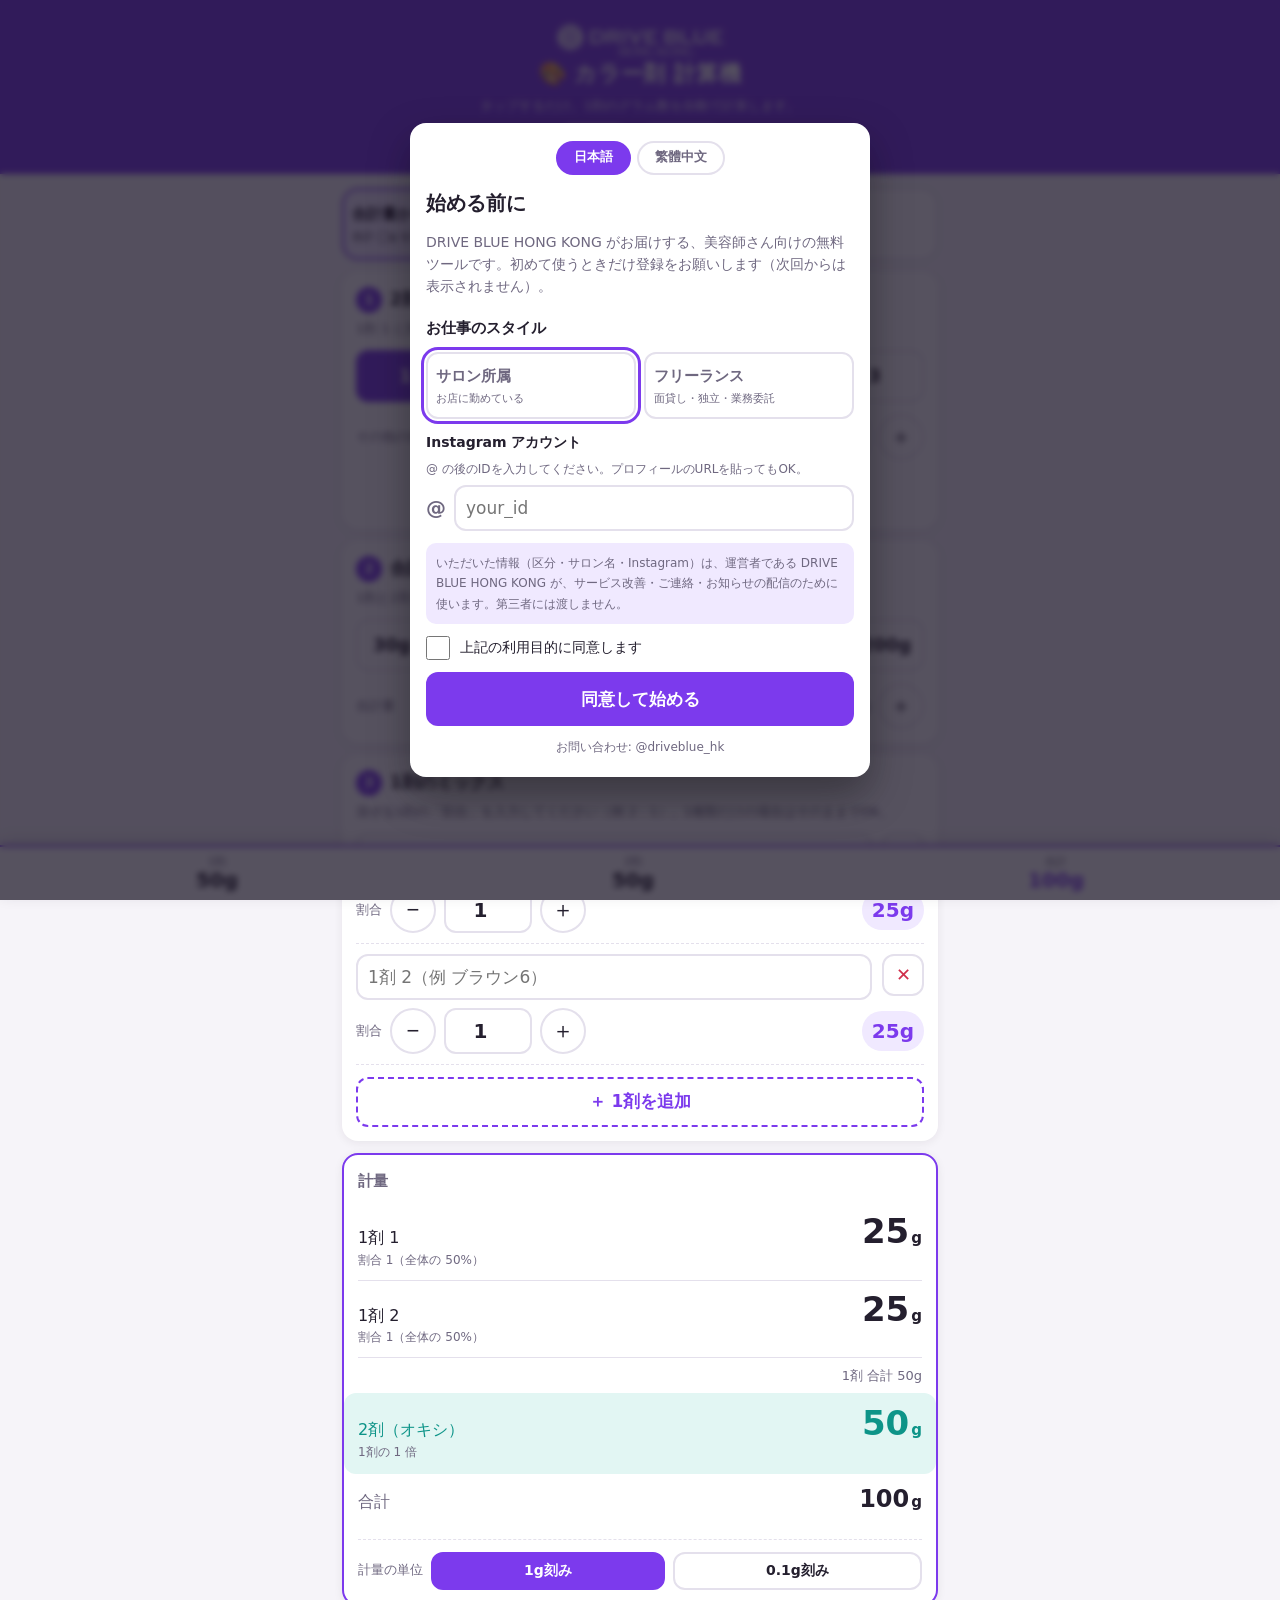
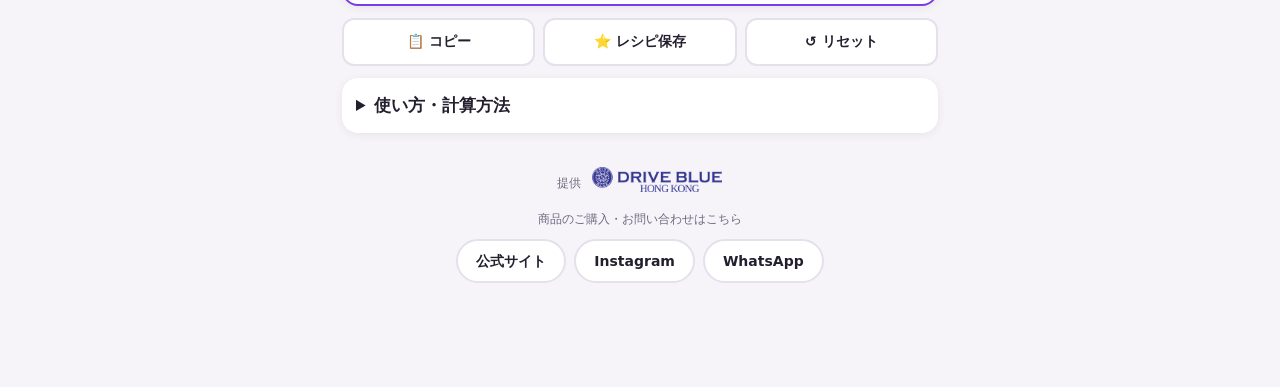
==== colormix/index.html @ 4dde48e7 "リンク共有時のプレビューを繁體中文にし、共有画像を追加 WhatsApp などのプレビューは HTML の title と meta を読むだけで JavaScript を 実行しないため、言語切り替" ====
<!DOCTYPE html>
<html lang="ja">
  <head>
    <meta charset="UTF-8" />
    <meta name="viewport" content="width=device-width, initial-scale=1, viewport-fit=cover" />
    <meta name="theme-color" content="#7c3aed" />

    <!-- リンクを共有したときのプレビュー。JS は実行されないので、
         ここは主な利用者に合わせて繁體中文で固定する。
         URL を変えたら og:url と og:image も直すこと -->
    <meta
      name="description"
      content="輸入總份量與雙氧奶比例，自動計算每支染膏的克數。DRIVE BLUE HONG KONG 為髮型師提供的免費工具，支援繁體中文及日本語。"
    />
    <title>染髮劑計算機 | DRIVE BLUE HONG KONG</title>
    <meta property="og:type" content="website" />
    <meta property="og:site_name" content="DRIVE BLUE HONG KONG" />
    <meta property="og:title" content="染髮劑計算機 | DRIVE BLUE HONG KONG" />
    <meta
      property="og:description"
      content="輸入總份量與雙氧奶比例，自動計算每支染膏的克數。免費，無需安裝。"
    />
    <meta property="og:url" content="https://hair-color-calc.pages.dev/" />
    <meta property="og:image" content="https://hair-color-calc.pages.dev/ogp.png" />
    <meta property="og:image:width" content="1200" />
    <meta property="og:image:height" content="630" />
    <meta property="og:locale" content="zh_HK" />
    <meta property="og:locale:alternate" content="ja_JP" />
    <meta name="twitter:card" content="summary_large_image" />
    <link rel="stylesheet" href="style.css" />
    <link
      rel="icon"
      href="data:image/svg+xml,%3Csvg xmlns='http://www.w3.org/2000/svg' viewBox='0 0 100 100'%3E%3Ctext y='.9em' font-size='90'%3E%F0%9F%8E%A8%3C/text%3E%3C/svg%3E"
    />
  </head>
  <body>
    <header class="header">
      <p class="brand">
        <a class="brand-logo" id="brand-link" role="img" aria-label="DRIVE BLUE HONG KONG"></a>
      </p>
      <h1 data-i18n="app.title">🎨 カラー剤 計算機</h1>
      <p data-i18n="app.tagline">タップするだけ。1剤のグラム数を自動で出します。</p>
      <div class="lang" id="lang-switch" role="group" data-i18n-aria="lang.aria"></div>
    </header>

    <main class="main">
      <!-- 計算のむき -->
      <div class="tabs" role="tablist" data-i18n-aria="tabs.aria">
        <button class="tab" role="tab" data-mode="total" aria-selected="true">
          <strong data-i18n="tab.total.title">合計量からきめる</strong>
          <small data-i18n="tab.total.sub">ぜんぶで◯g つくりたい</small>
        </button>
        <button class="tab" role="tab" data-mode="base" aria-selected="false">
          <strong data-i18n="tab.base.title">1剤の量からきめる</strong>
          <small data-i18n="tab.base.sub">1剤を◯g 使いたい</small>
        </button>
      </div>

      <!-- STEP 1 -->
      <section class="card">
        <h2 class="step">
          <span class="step-no">1</span><span data-i18n="step1.title">2剤のわりあい</span>
        </h2>
        <p class="hint" data-i18n="step1.hint">1剤 1 に対して、2剤（オキシ）を何倍いれる？</p>
        <div class="chips" id="ratio-chips"></div>
        <div class="custom-row">
          <label for="ratio-custom" data-i18n="step1.custom">その他の倍率</label>
          <div class="stepper">
            <button type="button" class="round" data-act="ratio-minus" data-i18n-aria="step1.aria.minus">−</button>
            <input
              id="ratio-custom"
              class="num-input"
              type="number"
              inputmode="decimal"
              min="0"
              step="0.5"
              data-i18n-aria="step1.aria.input"
            />
            <button type="button" class="round" data-act="ratio-plus" data-i18n-aria="step1.aria.plus">＋</button>
          </div>
        </div>
        <p class="ratio-view">
          <span data-i18n="step1.ratioLabel">1剤 : 2剤 ＝ </span><b id="ratio-view">1 : 1</b>
        </p>
      </section>

      <!-- STEP 2（合計量モードのみ） -->
      <section class="card" id="total-card">
        <h2 class="step">
          <span class="step-no">2</span><span data-i18n="step2.title">ぜんぶで何g つくる？</span>
        </h2>
        <p class="hint" data-i18n="step2.hint">1剤と2剤をまぜたあとの合計量です。</p>
        <div class="chips" id="total-chips"></div>
        <div class="custom-row">
          <label for="total-input" data-i18n="step2.label">合計量</label>
          <div class="stepper">
            <button type="button" class="round" data-act="total-minus" data-i18n-aria="step2.aria.minus">−</button>
            <input
              id="total-input"
              class="num-input big"
              type="number"
              inputmode="decimal"
              min="0"
              step="10"
              data-i18n-aria="step2.aria.input"
            />
            <span class="unit">g</span>
            <button type="button" class="round" data-act="total-plus" data-i18n-aria="step2.aria.plus">＋</button>
          </div>
        </div>
      </section>

      <!-- STEP 3 -->
      <section class="card">
        <h2 class="step">
          <span class="step-no" id="items-step-no">3</span><span id="items-title">1剤のミックス</span>
        </h2>
        <p class="hint" id="items-hint">
          まぜる1剤の「わりあい」を入れてください（例 2 : 1）。1種類だけならそのままでOK。
        </p>
        <div id="items"></div>
        <button type="button" class="add-btn" id="add-item" data-i18n="items.add">＋ 1剤をふやす</button>
      </section>

      <!-- けっか -->
      <section class="card result" id="result-card" aria-live="polite">
        <h2 class="result-title" data-i18n="result.title">はかる量</h2>
        <div id="result-body"></div>
      </section>

      <div class="actions">
        <button type="button" class="action" id="copy-btn" data-i18n="action.copy">📋 コピー</button>
        <button type="button" class="action" id="save-btn" data-i18n="action.save">⭐ レシピ保存</button>
        <button type="button" class="action" id="reset-btn" data-i18n="action.reset">↺ リセット</button>
      </div>

      <section class="card recipes" id="recipes-card" hidden>
        <h2 class="step">
          <span class="step-no">★</span><span data-i18n="recipes.title">保存したレシピ</span>
        </h2>
        <p class="hint" data-i18n="recipes.note"></p>
        <div id="recipes"></div>
      </section>

      <details class="card how">
        <summary data-i18n="how.summary">つかいかた・計算のしくみ</summary>
        <ol>
          <li data-i18n="how.step1"></li>
          <li data-i18n="how.step2"></li>
          <li data-i18n="how.step3"></li>
        </ol>
        <p class="how-math" data-i18n="how.math"></p>
        <p class="how-note" data-i18n="how.note1"></p>
        <p class="how-note" data-i18n="how.note2"></p>
        <div class="manage" id="reg-manage" hidden></div>
      </details>
      <footer class="footer">
        <p class="footer-row">
          <span class="footer-by" data-i18n="footer.by">提供</span>
          <span class="brand brand-footer">
            <span class="brand-logo" role="img" aria-label="DRIVE BLUE HONG KONG"></span>
          </span>
        </p>
        <p class="footer-lead" id="footer-lead" data-i18n="footer.lead"></p>
        <div class="footer-links" id="footer-links"></div>
      </footer>
    </main>

    <div class="sticky-bar" id="sticky-bar" hidden>
      <span><small data-i18n="sticky.base">1剤</small><b id="sticky-base">-</b></span>
      <span><small data-i18n="sticky.ox">2剤</small><b id="sticky-ox">-</b></span>
      <span class="sticky-total"><small data-i18n="sticky.total">合計</small><b id="sticky-total">-</b></span>
    </div>

    <script src="i18n.js"></script>
    <script src="calc.js"></script>
    <script src="profile.js"></script>
    <script src="config.js"></script>
    <script src="app.js"></script>
    <script src="register.js"></script>
  </body>
</html>
---- colormix/style.css ----
/* カラー剤計算機 — スマホ片手で使える大きめUI */
:root {
  --bg: #f6f4f9;
  --card: #ffffff;
  --ink: #241f2e;
  --muted: #6f6880;
  --line: #e4e0ec;
  --brand: #7c3aed;
  --brand-ink: #ffffff;
  --brand-soft: #f0e9ff;
  --ox: #0d9488;
  --ox-soft: #e2f6f3;
  --warn: #b45309;
  --danger: #d02f4b;
  --badge-ink: #7c3aed;
  --logo: url("logo.png");
  --font: "Hiragino Kaku Gothic ProN", "Hiragino Sans", "Noto Sans JP",
    system-ui, -apple-system, "Segoe UI", sans-serif;
  --radius: 16px;
  --shadow: 0 2px 10px rgba(36, 31, 46, 0.07);
}

/* 端末がダークモード（テーマ未指定のとき） */
@media (prefers-color-scheme: dark) {
  :root:not([data-theme="light"]) {
    --bg: #17141d;
    --card: #221e2b;
    --ink: #f3f0f8;
    --muted: #a9a1b8;
    --line: #362f45;
    --brand: #a78bfa;
    --brand-ink: #1b1524;
    --brand-soft: #2e2540;
    --ox: #5eead4;
    --ox-soft: #1e3a37;
    --warn: #fbbf24;
    --danger: #fb7185;
    --badge-ink: #f3f0f8;
    --logo: url("logo-white.png");
    --shadow: 0 2px 10px rgba(0, 0, 0, 0.35);
  }
}

/* テーマを明示的にダーク指定されたとき */
:root[data-theme="dark"] {
  --bg: #17141d;
  --card: #221e2b;
  --ink: #f3f0f8;
  --muted: #a9a1b8;
  --line: #362f45;
  --brand: #a78bfa;
  --brand-ink: #1b1524;
  --brand-soft: #2e2540;
  --ox: #5eead4;
  --ox-soft: #1e3a37;
  --warn: #fbbf24;
  --danger: #fb7185;
  --badge-ink: #f3f0f8;
  --logo: url("logo-white.png");
  --shadow: 0 2px 10px rgba(0, 0, 0, 0.35);
}

/* 広東語（繁体字）表示のときは中文フォントを優先する */
:root[lang^="yue"],
:root[lang^="zh"] {
  --font: "PingFang HK", "Noto Sans HK", "Noto Sans TC", "Hiragino Sans CNS",
    "Microsoft JhengHei", system-ui, -apple-system, "Segoe UI", sans-serif;
}

* {
  box-sizing: border-box;
}

/* display を持つクラス（.sticky-bar / .gate-field など）に hidden 属性を効かせる */
[hidden] {
  display: none !important;
}

html {
  -webkit-text-size-adjust: 100%;
}

body {
  margin: 0;
  padding: 0 0 96px;
  background: var(--bg);
  color: var(--ink);
  font-family: var(--font);
  font-size: 17px;
  line-height: 1.6;
}

.header {
  padding: 20px 16px 14px;
  background: var(--brand);
  color: var(--brand-ink);
  text-align: center;
}

/* ブランド表記。ロゴ画像は加工せずそのまま使い、
   紫地やダークモードでも見えるよう白の台紙に載せる */
.brand {
  display: flex;
  justify-content: center;
  margin: 0 0 8px;
}

.brand-logo {
  display: block;
  width: 168px;
  aspect-ratio: 700 / 135;
  background-repeat: no-repeat;
  background-position: center;
  background-size: contain;
}

/* 紫のヘッダーは常に白版。アプリの白文字と揃う */
.header .brand-logo {
  background-image: url("logo-white.png");
}

/* フッターは背景色に合わせて黒版/白版を切り替える */
.footer .brand-logo {
  width: 132px;
  background-image: var(--logo);
}

.header h1 {
  margin: 0;
  font-size: 22px;
  letter-spacing: 0.02em;
}

.header p {
  margin: 4px 0 0;
  font-size: 13px;
  opacity: 0.9;
}

.lang {
  display: flex;
  justify-content: center;
  gap: 6px;
  margin-top: 10px;
}

.lang-btn {
  min-height: 34px;
  padding: 4px 16px;
  border: 2px solid var(--brand-ink);
  border-radius: 999px;
  background: transparent;
  color: var(--brand-ink);
  font: inherit;
  font-size: 13px;
  font-weight: 700;
  opacity: 0.75;
  cursor: pointer;
}

.lang-btn[aria-pressed="true"] {
  background: var(--brand-ink);
  color: var(--brand);
  opacity: 1;
}

.lang-btn:focus-visible {
  outline: 3px solid var(--brand-ink);
  outline-offset: 2px;
}

.main {
  max-width: 620px;
  margin: 0 auto;
  padding: 14px 12px 0;
  display: flex;
  flex-direction: column;
  gap: 12px;
}

/* タブ */
.tabs {
  display: grid;
  grid-template-columns: 1fr 1fr;
  gap: 8px;
}

.tab {
  display: flex;
  flex-direction: column;
  gap: 2px;
  padding: 12px 8px;
  min-height: 60px;
  border: 2px solid var(--line);
  border-radius: var(--radius);
  background: var(--card);
  color: var(--muted);
  font: inherit;
  cursor: pointer;
}

.tab strong {
  font-size: 15px;
}

.tab small {
  font-size: 11px;
}

.tab[aria-selected="true"] {
  border-color: var(--brand);
  background: var(--brand-soft);
  color: var(--ink);
}

/* カード */
.card {
  background: var(--card);
  border-radius: var(--radius);
  box-shadow: var(--shadow);
  padding: 14px;
}

.step {
  display: flex;
  align-items: center;
  gap: 8px;
  margin: 0 0 6px;
  font-size: 17px;
}

.step-no {
  display: grid;
  place-items: center;
  width: 26px;
  height: 26px;
  flex: none;
  border-radius: 50%;
  background: var(--brand);
  color: var(--brand-ink);
  font-size: 14px;
  font-weight: 700;
}

.hint {
  margin: 0 0 10px;
  color: var(--muted);
  font-size: 13px;
}

/* チップ（プリセットボタン） */
.chips {
  display: flex;
  flex-wrap: wrap;
  gap: 8px;
}

.chip {
  flex: 1 1 auto;
  min-width: 72px;
  min-height: 52px;
  padding: 6px 10px;
  border: 2px solid var(--line);
  border-radius: 12px;
  background: var(--card);
  color: var(--ink);
  font: inherit;
  font-size: 18px;
  font-weight: 700;
  cursor: pointer;
}

.chip[aria-pressed="true"] {
  border-color: var(--brand);
  background: var(--brand);
  color: var(--brand-ink);
}

/* 入力まわり */
.custom-row {
  display: flex;
  align-items: center;
  justify-content: space-between;
  gap: 10px;
  margin-top: 12px;
  flex-wrap: wrap;
}

.custom-row label {
  color: var(--muted);
  font-size: 13px;
}

.stepper {
  display: flex;
  align-items: center;
  gap: 8px;
}

.round {
  width: 46px;
  height: 46px;
  flex: none;
  border: 2px solid var(--line);
  border-radius: 50%;
  background: var(--card);
  color: var(--ink);
  font-size: 22px;
  line-height: 1;
  cursor: pointer;
}

.round:active {
  background: var(--brand-soft);
}

.num-input {
  width: 88px;
  height: 46px;
  padding: 0 8px;
  border: 2px solid var(--line);
  border-radius: 12px;
  background: var(--card);
  color: var(--ink);
  font: inherit;
  font-size: 20px;
  font-weight: 700;
  text-align: center;
}

.num-input.big {
  width: 104px;
  font-size: 24px;
}

.num-input:focus,
.text-input:focus,
.chip:focus-visible,
.round:focus-visible,
.tab:focus-visible {
  outline: 3px solid var(--brand);
  outline-offset: 2px;
}

.unit {
  color: var(--muted);
  font-size: 15px;
}

.ratio-view {
  margin: 12px 0 0;
  padding-top: 10px;
  border-top: 1px dashed var(--line);
  text-align: center;
  font-size: 15px;
  color: var(--muted);
}

.ratio-view b {
  color: var(--ink);
  font-size: 20px;
}

/* 1剤の行 */
.item {
  display: grid;
  grid-template-columns: 1fr auto;
  gap: 8px 10px;
  padding: 10px 0;
  border-bottom: 1px dashed var(--line);
}

.item:first-child {
  padding-top: 0;
}

.text-input {
  width: 100%;
  height: 46px;
  padding: 0 10px;
  border: 2px solid var(--line);
  border-radius: 12px;
  background: var(--card);
  color: var(--ink);
  font: inherit;
}

.item-controls {
  grid-column: 1 / -1;
  display: flex;
  align-items: center;
  gap: 8px;
}

.item-controls .label {
  color: var(--muted);
  font-size: 13px;
  flex: none;
}

.item-badge {
  margin-left: auto;
  padding: 4px 10px;
  border-radius: 999px;
  background: var(--brand-soft);
  color: var(--badge-ink);
  font-size: 20px;
  font-weight: 800;
  white-space: nowrap;
}

.del-btn {
  width: 42px;
  height: 42px;
  flex: none;
  border: 2px solid var(--line);
  border-radius: 12px;
  background: var(--card);
  color: var(--danger);
  font-size: 18px;
  cursor: pointer;
}

.add-btn {
  width: 100%;
  min-height: 50px;
  margin-top: 12px;
  border: 2px dashed var(--brand);
  border-radius: 12px;
  background: transparent;
  color: var(--brand);
  font: inherit;
  font-weight: 700;
  cursor: pointer;
}

/* 結果 */
.result {
  border: 2px solid var(--brand);
}

.result-title {
  margin: 0 0 10px;
  font-size: 15px;
  color: var(--muted);
  font-weight: 700;
}

.rrow {
  display: flex;
  align-items: baseline;
  justify-content: space-between;
  gap: 10px;
  padding: 10px 0;
  border-bottom: 1px solid var(--line);
}

.rrow .rname {
  font-size: 16px;
  overflow-wrap: anywhere;
}

.rrow .rname small {
  display: block;
  color: var(--muted);
  font-size: 12px;
}

.rrow .rgram {
  flex: none;
  font-size: 34px;
  font-weight: 800;
  font-variant-numeric: tabular-nums;
  line-height: 1.1;
}

.rrow .rgram span {
  font-size: 15px;
  font-weight: 700;
  margin-left: 2px;
}

.rrow.ox {
  background: var(--ox-soft);
  margin: 6px -14px 0;
  padding: 12px 14px;
  border-bottom: none;
  border-radius: 12px;
  color: var(--ox);
}

.rrow.sum {
  border-bottom: none;
  padding-top: 12px;
  color: var(--muted);
}

.rrow.sum .rgram {
  font-size: 24px;
  color: var(--ink);
}

.subtotal {
  margin: 8px 0 0;
  text-align: right;
  color: var(--muted);
  font-size: 13px;
}

.notice {
  margin: 10px 0 0;
  padding: 8px 10px;
  border-radius: 10px;
  background: var(--brand-soft);
  color: var(--warn);
  font-size: 13px;
}

.error {
  margin: 0;
  padding: 14px;
  border-radius: 12px;
  background: var(--brand-soft);
  color: var(--danger);
  font-weight: 700;
  text-align: center;
}

.steps-toggle {
  display: flex;
  align-items: center;
  gap: 8px;
  margin-top: 14px;
  padding-top: 12px;
  border-top: 1px dashed var(--line);
  font-size: 13px;
  color: var(--muted);
}

.steps-toggle .chip {
  min-width: 0;
  min-height: 38px;
  padding: 2px 12px;
  font-size: 14px;
}

/* 操作ボタン */
.actions {
  display: grid;
  grid-template-columns: repeat(3, 1fr);
  gap: 8px;
}

.action {
  min-height: 48px;
  border: 2px solid var(--line);
  border-radius: 12px;
  background: var(--card);
  color: var(--ink);
  font: inherit;
  font-size: 14px;
  font-weight: 700;
  cursor: pointer;
}

.action:active {
  background: var(--brand-soft);
}

/* 保存レシピ */
.recipe {
  display: flex;
  align-items: center;
  gap: 8px;
  padding: 8px 0;
  border-bottom: 1px dashed var(--line);
}

.recipe-load {
  flex: 1;
  min-height: 44px;
  padding: 6px 10px;
  border: 2px solid var(--line);
  border-radius: 12px;
  background: var(--card);
  color: var(--ink);
  font: inherit;
  text-align: left;
  cursor: pointer;
}

.recipe-load small {
  display: block;
  color: var(--muted);
  font-size: 12px;
}

/* つかいかた */
.how summary {
  cursor: pointer;
  font-weight: 700;
}

.how ol {
  padding-left: 1.2em;
}

.how-math {
  white-space: pre-line;
  padding: 10px;
  border-radius: 10px;
  background: var(--brand-soft);
  font-size: 14px;
  line-height: 1.9;
}

.how-note {
  color: var(--muted);
  font-size: 13px;
}

/* フッター */
.footer {
  display: flex;
  flex-direction: column;
  align-items: center;
  gap: 10px;
  padding: 22px 8px 8px;
  color: var(--muted);
  font-size: 12px;
}

.footer-row {
  display: flex;
  align-items: center;
  justify-content: center;
  gap: 10px;
  margin: 0;
}

.footer-lead {
  margin: 0;
  text-align: center;
}

.footer-links {
  display: flex;
  flex-wrap: wrap;
  justify-content: center;
  gap: 8px;
}

.footer-link {
  display: inline-flex;
  align-items: center;
  gap: 6px;
  min-height: 44px;
  padding: 8px 18px;
  border: 2px solid var(--line);
  border-radius: 999px;
  background: var(--card);
  color: var(--ink);
  font-size: 14px;
  font-weight: 700;
  text-decoration: none;
}

.footer-link:active {
  background: var(--brand-soft);
}

.footer-link:focus-visible,
.brand-logo:focus-visible {
  outline: 3px solid var(--brand);
  outline-offset: 2px;
}

a.brand-logo {
  cursor: pointer;
}

/* 下部固定バー */
.sticky-bar {
  position: fixed;
  left: 0;
  right: 0;
  bottom: 0;
  display: flex;
  justify-content: space-around;
  gap: 6px;
  padding: 8px 12px calc(8px + env(safe-area-inset-bottom));
  background: var(--card);
  border-top: 2px solid var(--brand);
  box-shadow: 0 -4px 14px rgba(36, 31, 46, 0.12);
}

.sticky-bar span {
  display: flex;
  flex-direction: column;
  align-items: center;
  line-height: 1.2;
}

.sticky-bar small {
  color: var(--muted);
  font-size: 11px;
}

.sticky-bar b {
  font-size: 20px;
  font-variant-numeric: tabular-nums;
}

.sticky-total b {
  color: var(--brand);
}

.toast {
  position: fixed;
  left: 50%;
  bottom: 92px;
  transform: translateX(-50%);
  padding: 10px 18px;
  border-radius: 999px;
  background: var(--ink);
  color: var(--bg);
  font-size: 14px;
  font-weight: 700;
  box-shadow: var(--shadow);
  z-index: 10;
}

/* ===== はじめて使う人への登録画面 ===== */
body.gate-open {
  overflow: hidden;
}

.gate {
  position: fixed;
  inset: 0;
  z-index: 20;
  display: flex;
  align-items: flex-start;
  justify-content: center;
  padding: 16px 12px calc(16px + env(safe-area-inset-bottom));
  overflow-y: auto;
  background: rgba(22, 16, 34, 0.72);
  backdrop-filter: blur(3px);
}

.gate-card {
  width: 100%;
  max-width: 460px;
  margin: auto;
  padding: 18px 16px 20px;
  display: flex;
  flex-direction: column;
  gap: 12px;
  background: var(--card);
  color: var(--ink);
  border-radius: var(--radius);
  box-shadow: 0 18px 40px rgba(0, 0, 0, 0.35);
}

.gate-lang {
  display: flex;
  justify-content: center;
  gap: 6px;
}

.gate-lang-btn {
  min-height: 34px;
  padding: 4px 16px;
  border: 2px solid var(--line);
  border-radius: 999px;
  background: var(--card);
  color: var(--muted);
  font: inherit;
  font-size: 13px;
  font-weight: 700;
  cursor: pointer;
}

.gate-lang-btn[aria-pressed="true"] {
  border-color: var(--brand);
  background: var(--brand);
  color: var(--brand-ink);
}

.gate-title {
  margin: 0;
  font-size: 20px;
  text-wrap: balance;
}

.gate-lead {
  margin: 0;
  color: var(--muted);
  font-size: 14px;
}

.gate-q {
  margin: 6px 0 0;
  font-size: 15px;
}

.gate-options {
  display: grid;
  grid-template-columns: 1fr 1fr;
  gap: 8px;
}

.gate-option {
  display: flex;
  flex-direction: column;
  gap: 2px;
  min-height: 66px;
  padding: 10px 8px;
  border: 2px solid var(--line);
  border-radius: 12px;
  background: var(--card);
  color: var(--muted);
  font: inherit;
  text-align: left;
  cursor: pointer;
}

.gate-option strong {
  font-size: 15px;
}

.gate-option small {
  font-size: 11px;
}

.gate-option[aria-pressed="true"] {
  border-color: var(--brand);
  background: var(--brand-soft);
  color: var(--ink);
}

.gate-field {
  display: flex;
  flex-direction: column;
  gap: 6px;
}

.gate-label {
  font-size: 14px;
  font-weight: 700;
}

.gate-hint {
  margin: 0;
  color: var(--muted);
  font-size: 12px;
}

.gate-ig {
  display: flex;
  align-items: center;
  gap: 8px;
}

.gate-at {
  font-size: 20px;
  font-weight: 800;
  color: var(--muted);
}

.gate-purpose {
  margin: 0;
  padding: 10px;
  border-radius: 10px;
  background: var(--brand-soft);
  color: var(--muted);
  font-size: 12px;
  line-height: 1.7;
}

.gate-consent {
  display: flex;
  align-items: flex-start;
  gap: 10px;
  font-size: 14px;
  cursor: pointer;
}

.gate-consent input {
  width: 24px;
  height: 24px;
  flex: none;
  margin: 0;
  accent-color: var(--brand);
}

.gate-error {
  margin: 0;
  padding: 10px;
  border-radius: 10px;
  background: var(--brand-soft);
  color: var(--danger);
  font-size: 14px;
  font-weight: 700;
}

.gate-submit {
  min-height: 54px;
  border: none;
  border-radius: 12px;
  background: var(--brand);
  color: var(--brand-ink);
  font: inherit;
  font-size: 17px;
  font-weight: 800;
  cursor: pointer;
}

.gate-submit:disabled {
  opacity: 0.6;
  cursor: progress;
}

/* 登録完了画面 */
.gate-done {
  text-align: center;
  align-items: center;
}

.gate-done .gate-lead {
  text-align: center;
}

.gate-done .gate-submit {
  width: 100%;
}

.gate-done-mark {
  display: grid;
  place-items: center;
  width: 56px;
  height: 56px;
  margin: 4px auto 0;
  border-radius: 50%;
  background: var(--brand-soft);
  color: var(--brand);
  font-size: 30px;
  font-weight: 800;
}

.gate-note {
  margin: -4px 0 0;
  color: var(--muted);
  font-size: 11px;
  line-height: 1.6;
}

.gate-whatsapp {
  display: flex;
  align-items: center;
  justify-content: center;
  width: 100%;
  min-height: 54px;
  border-radius: 12px;
  background: #25d366;
  color: #04310f;
  font-size: 16px;
  font-weight: 800;
  text-decoration: none;
}

.gate-whatsapp:focus-visible {
  outline: 3px solid var(--ink);
  outline-offset: 2px;
}

.gate-contact {
  margin: 0;
  text-align: center;
  color: var(--muted);
  font-size: 12px;
}

.gate-option:focus-visible,
.gate-lang-btn:focus-visible,
.gate-submit:focus-visible,
.gate-consent input:focus-visible {
  outline: 3px solid var(--brand);
  outline-offset: 2px;
}

/* 登録情報の確認・削除 */
.manage {
  margin-top: 12px;
  padding-top: 12px;
  border-top: 1px dashed var(--line);
}

.manage-title {
  margin: 0;
  font-size: 13px;
  font-weight: 700;
  color: var(--muted);
}

.manage-who {
  margin: 4px 0 8px;
  font-size: 14px;
  overflow-wrap: anywhere;
}

.manage-del {
  min-height: 40px;
  padding: 4px 14px;
  border: 2px solid var(--line);
  border-radius: 12px;
  background: var(--card);
  color: var(--danger);
  font: inherit;
  font-size: 13px;
  font-weight: 700;
  cursor: pointer;
}
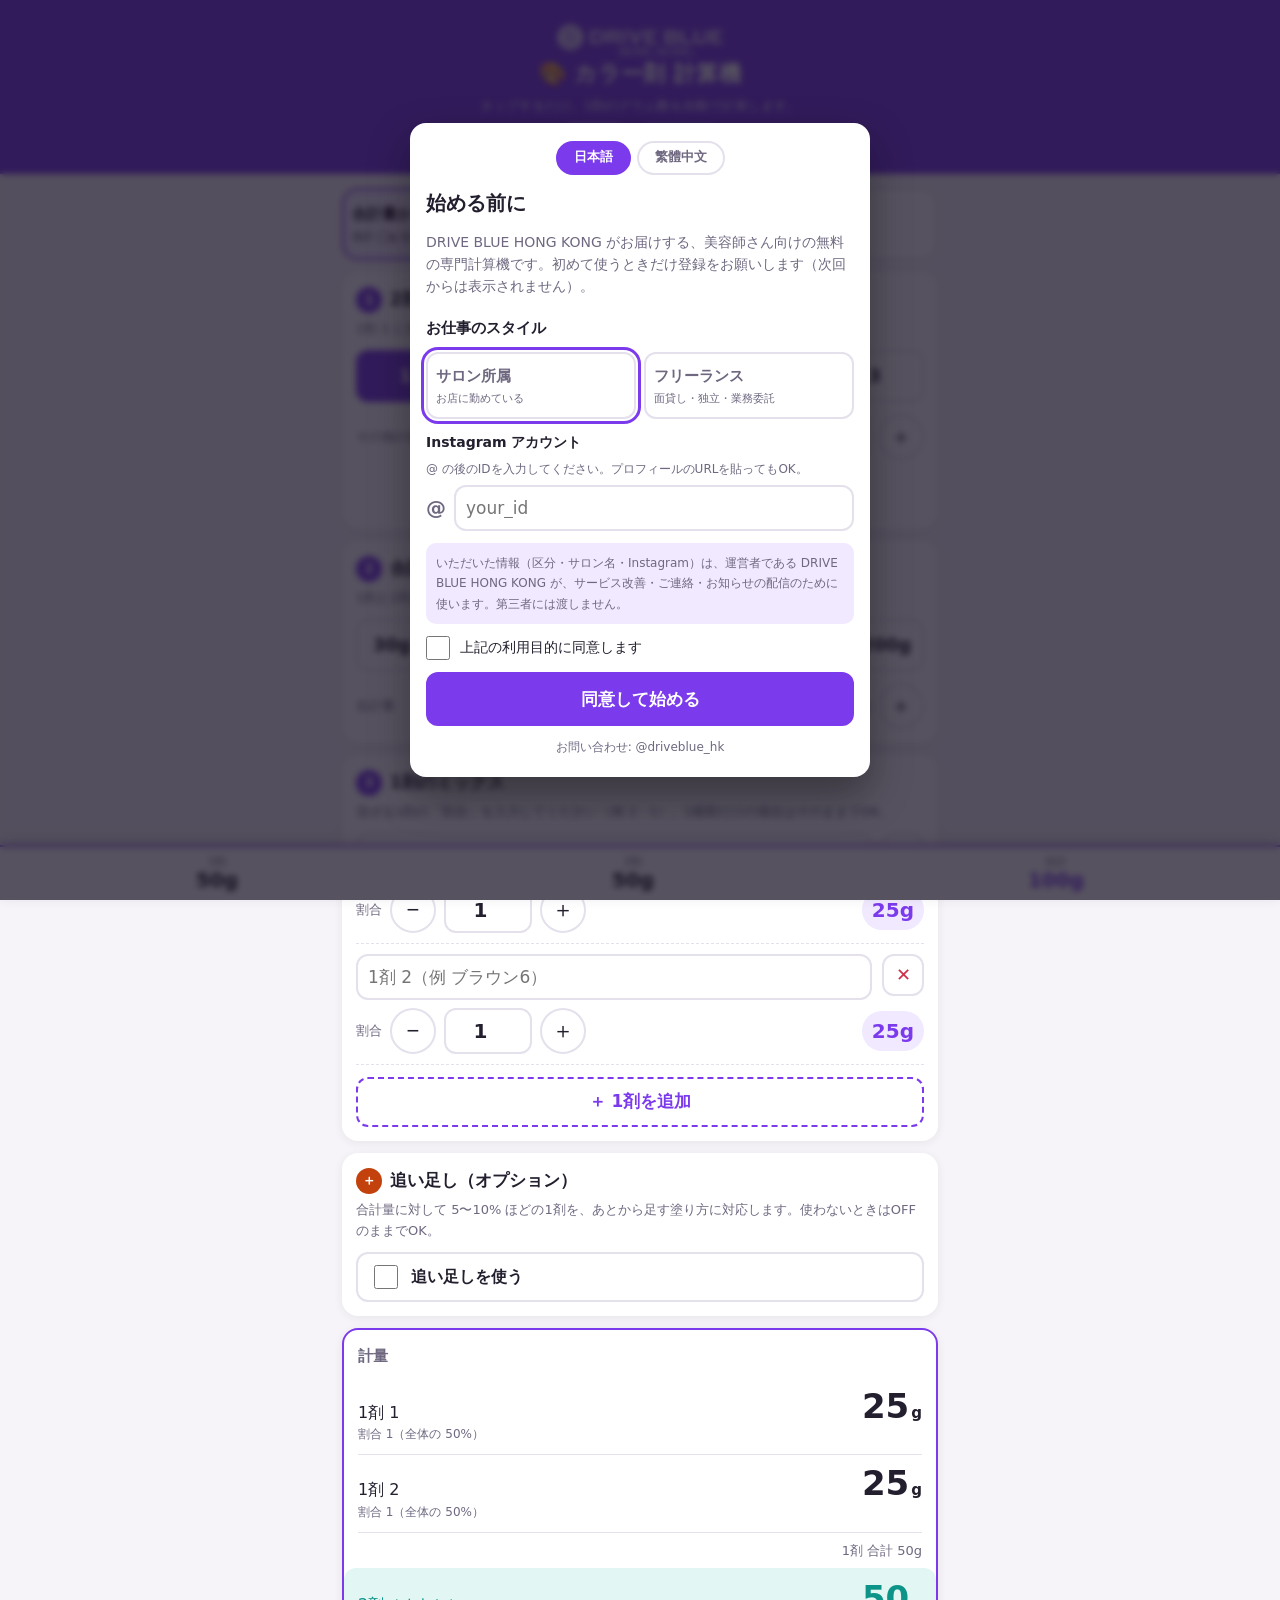
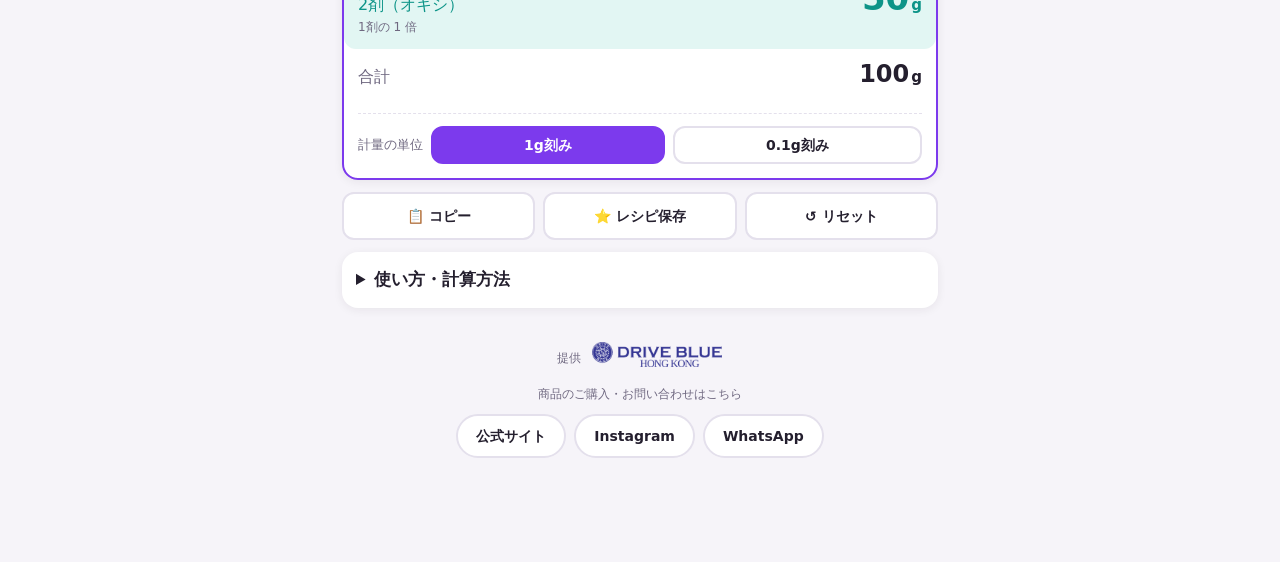
==== commit 1700762a: "追い足し（合計量の5〜10%を1剤で足す）機能を追加 - calc.js: addOnPercent を受け取り、合計量に対する追い足し量を計算。   追い足し分も配合比どおりに配分し、合計は必ず一致" ====
--- a/colormix/index.html
+++ b/colormix/index.html
@@ -28,10 +28,16 @@
     <meta property="og:locale:alternate" content="ja_JP" />
     <meta name="twitter:card" content="summary_large_image" />
     <link rel="stylesheet" href="style.css" />
-    <link
-      rel="icon"
-      href="data:image/svg+xml,%3Csvg xmlns='http://www.w3.org/2000/svg' viewBox='0 0 100 100'%3E%3Ctext y='.9em' font-size='90'%3E%F0%9F%8E%A8%3C/text%3E%3C/svg%3E"
-    />
+
+    <!-- ホーム画面に追加したときのアイコンと名前。
+         1ファイル版では build.js がこの範囲を data URI の favicon に置き換える -->
+    <!-- icons:start -->
+    <link rel="icon" type="image/png" sizes="32x32" href="favicon-32.png" />
+    <link rel="apple-touch-icon" sizes="180x180" href="apple-touch-icon.png" />
+    <link rel="manifest" href="manifest.webmanifest" />
+    <!-- icons:end -->
+    <meta name="apple-mobile-web-app-title" content="染髮劑計算機" />
+    <meta name="application-name" content="染髮劑計算機" />
   </head>
   <body>
     <header class="header">
@@ -122,6 +128,40 @@
         <button type="button" class="add-btn" id="add-item" data-i18n="items.add">＋ 1剤をふやす</button>
       </section>
 
+      <!-- 追い足し（オプション） -->
+      <section class="card addon" id="addon-card">
+        <h2 class="step">
+          <span class="step-no addon-no">＋</span><span data-i18n="addon.title">追い足し（オプション）</span>
+        </h2>
+        <p class="hint" data-i18n="addon.hint"></p>
+        <label class="switch" for="addon-toggle">
+          <input type="checkbox" id="addon-toggle" />
+          <span data-i18n="addon.toggle">追い足しを使う</span>
+        </label>
+        <div class="addon-body" id="addon-body" hidden>
+          <div class="chips" id="addon-chips" data-i18n-aria="addon.aria.group" role="group"></div>
+          <div class="custom-row">
+            <label for="addon-input" data-i18n="addon.custom">その他の％</label>
+            <div class="stepper">
+              <button type="button" class="round" data-act="addon-minus" data-i18n-aria="addon.aria.minus">−</button>
+              <input
+                id="addon-input"
+                class="num-input"
+                type="number"
+                inputmode="decimal"
+                min="0"
+                max="100"
+                step="1"
+                data-i18n-aria="addon.aria.input"
+              />
+              <span class="unit">%</span>
+              <button type="button" class="round" data-act="addon-plus" data-i18n-aria="addon.aria.plus">＋</button>
+            </div>
+          </div>
+          <p class="addon-preview" id="addon-preview"></p>
+        </div>
+      </section>
+
       <!-- けっか -->
       <section class="card result" id="result-card" aria-live="polite">
         <h2 class="result-title" data-i18n="result.title">はかる量</h2>
@@ -152,6 +192,7 @@
         <p class="how-math" data-i18n="how.math"></p>
         <p class="how-note" data-i18n="how.note1"></p>
         <p class="how-note" data-i18n="how.note2"></p>
+        <p class="how-note" data-i18n="how.note3"></p>
         <div class="manage" id="reg-manage" hidden></div>
       </details>
       <footer class="footer">
--- a/colormix/style.css
+++ b/colormix/style.css
@@ -10,6 +10,8 @@
   --brand-soft: #f0e9ff;
   --ox: #0d9488;
   --ox-soft: #e2f6f3;
+  --add: #c2410c;
+  --add-soft: #fdeadf;
   --warn: #b45309;
   --danger: #d02f4b;
   --badge-ink: #7c3aed;
@@ -33,6 +35,8 @@
     --brand-soft: #2e2540;
     --ox: #5eead4;
     --ox-soft: #1e3a37;
+    --add: #fdba74;
+    --add-soft: #3a2a1e;
     --warn: #fbbf24;
     --danger: #fb7185;
     --badge-ink: #f3f0f8;
@@ -53,6 +57,8 @@
   --brand-soft: #2e2540;
   --ox: #5eead4;
   --ox-soft: #1e3a37;
+  --add: #fdba74;
+  --add-soft: #3a2a1e;
   --warn: #fbbf24;
   --danger: #fb7185;
   --badge-ink: #f3f0f8;
@@ -505,6 +511,92 @@
   text-align: right;
   color: var(--muted);
   font-size: 13px;
+}
+
+/* 追い足し（オプション） */
+.addon-no {
+  background: var(--add);
+  color: var(--card);
+}
+
+.switch {
+  display: flex;
+  align-items: center;
+  gap: 10px;
+  min-height: 48px;
+  padding: 8px 12px;
+  border: 2px solid var(--line);
+  border-radius: 12px;
+  font-size: 16px;
+  font-weight: 700;
+  cursor: pointer;
+}
+
+.switch input {
+  width: 24px;
+  height: 24px;
+  flex: none;
+  accent-color: var(--add);
+}
+
+.switch.on,
+.switch:has(input:checked) {
+  border-color: var(--add);
+  background: var(--add-soft);
+  color: var(--add);
+}
+
+.addon-body {
+  margin-top: 12px;
+}
+
+.addon-body .chip[aria-pressed="true"] {
+  border-color: var(--add);
+  background: var(--add);
+  color: var(--card);
+}
+
+.addon-preview {
+  margin: 12px 0 0;
+  padding: 10px 12px;
+  border-radius: 12px;
+  background: var(--add-soft);
+  color: var(--add);
+  font-size: 14px;
+  text-align: center;
+}
+
+.addon-preview b {
+  font-size: 20px;
+  font-variant-numeric: tabular-nums;
+}
+
+.rrow.addon {
+  background: var(--add-soft);
+  margin: 6px -14px 0;
+  padding: 12px 14px;
+  border-bottom: none;
+  border-radius: 12px;
+  color: var(--add);
+}
+
+.rrow.grand {
+  border-bottom: none;
+  padding-top: 12px;
+  color: var(--add);
+  font-weight: 700;
+}
+
+.rrow.grand .rgram {
+  font-size: 28px;
+  color: var(--add);
+}
+
+.addon-break {
+  margin: 6px 0 0;
+  text-align: right;
+  color: var(--muted);
+  font-size: 12px;
 }
 
 .notice {
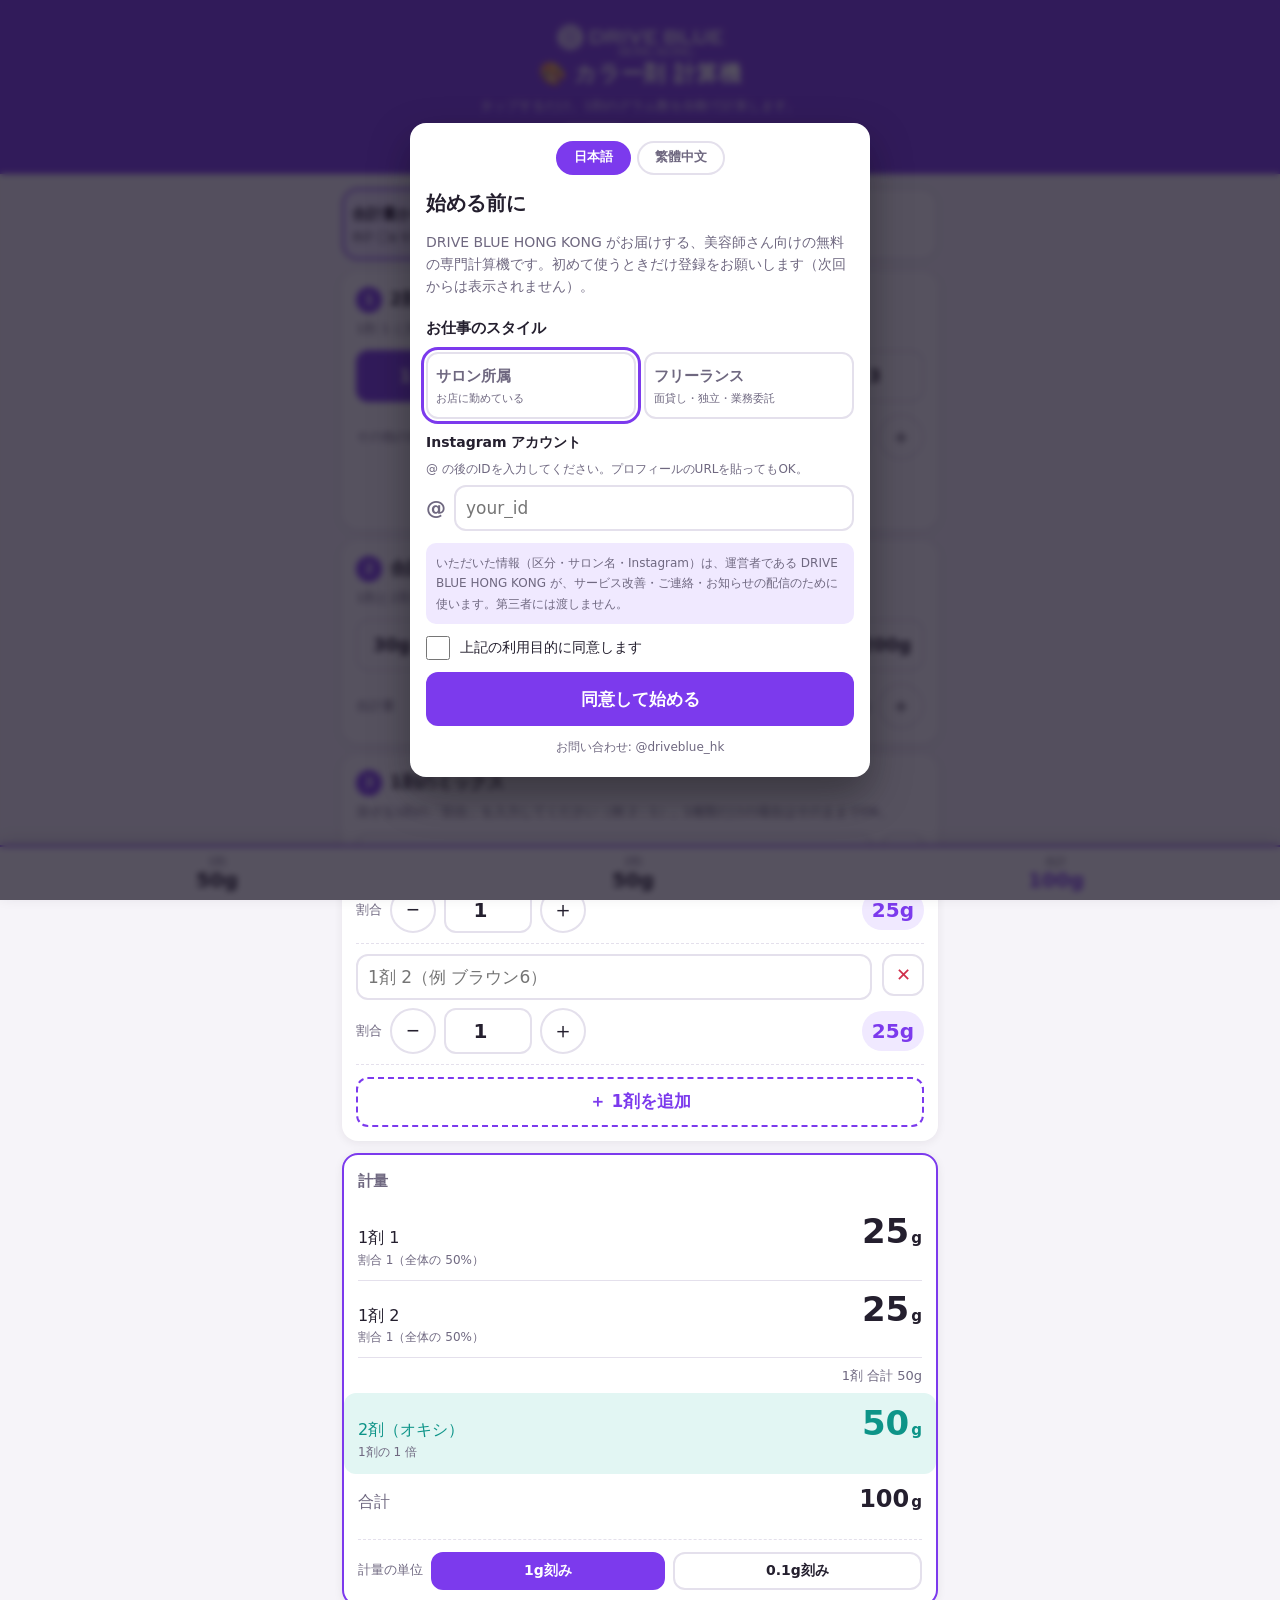
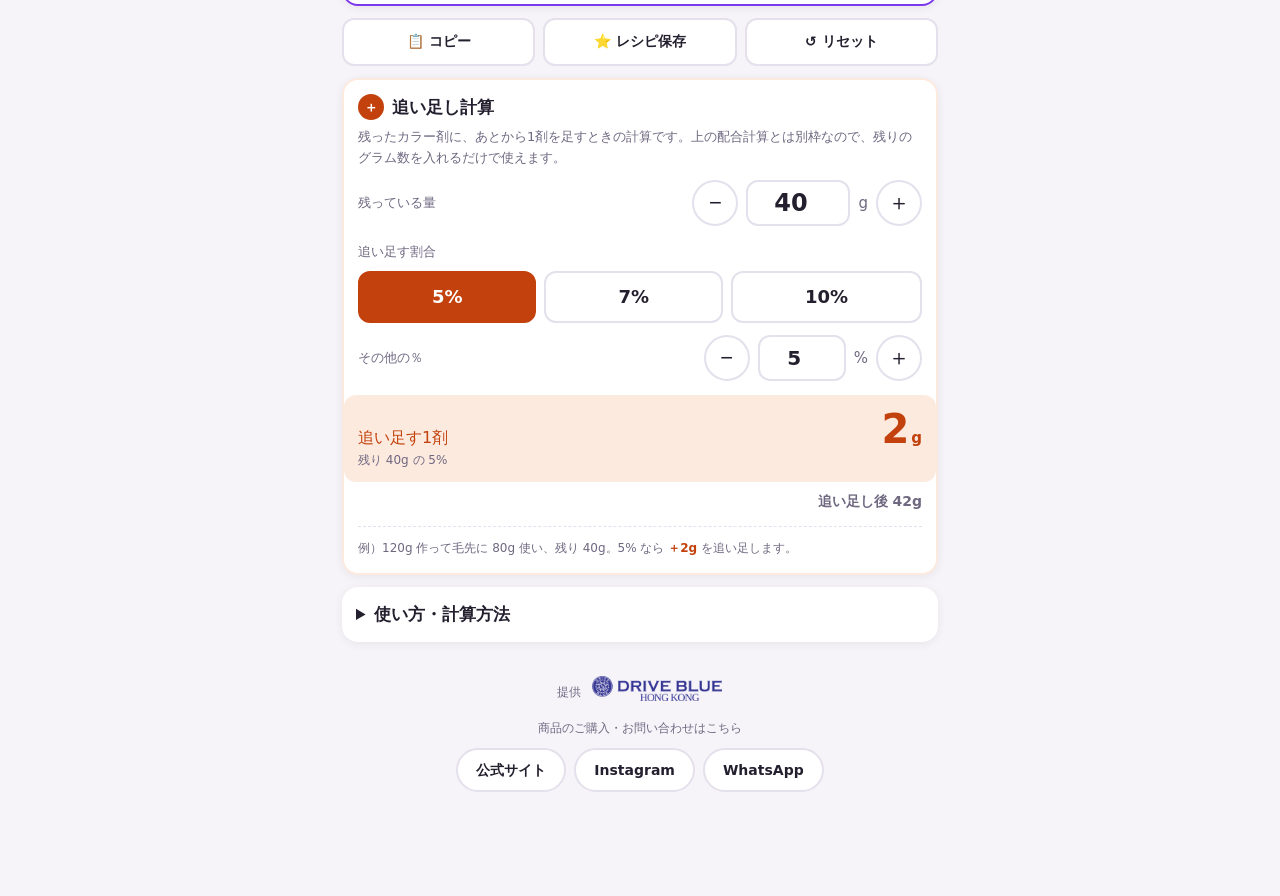
==== commit 3ac52e26: "追い足しを配合計算から切り離し、独立した計算機にする 残ったカラー剤のグラム数を入力して、その 5〜10% にあたる 1剤の量を出す単体ツールとして作り直した。  - calc.js: calcAdd" ====
--- a/colormix/index.html
+++ b/colormix/index.html
@@ -128,40 +128,6 @@
         <button type="button" class="add-btn" id="add-item" data-i18n="items.add">＋ 1剤をふやす</button>
       </section>
 
-      <!-- 追い足し（オプション） -->
-      <section class="card addon" id="addon-card">
-        <h2 class="step">
-          <span class="step-no addon-no">＋</span><span data-i18n="addon.title">追い足し（オプション）</span>
-        </h2>
-        <p class="hint" data-i18n="addon.hint"></p>
-        <label class="switch" for="addon-toggle">
-          <input type="checkbox" id="addon-toggle" />
-          <span data-i18n="addon.toggle">追い足しを使う</span>
-        </label>
-        <div class="addon-body" id="addon-body" hidden>
-          <div class="chips" id="addon-chips" data-i18n-aria="addon.aria.group" role="group"></div>
-          <div class="custom-row">
-            <label for="addon-input" data-i18n="addon.custom">その他の％</label>
-            <div class="stepper">
-              <button type="button" class="round" data-act="addon-minus" data-i18n-aria="addon.aria.minus">−</button>
-              <input
-                id="addon-input"
-                class="num-input"
-                type="number"
-                inputmode="decimal"
-                min="0"
-                max="100"
-                step="1"
-                data-i18n-aria="addon.aria.input"
-              />
-              <span class="unit">%</span>
-              <button type="button" class="round" data-act="addon-plus" data-i18n-aria="addon.aria.plus">＋</button>
-            </div>
-          </div>
-          <p class="addon-preview" id="addon-preview"></p>
-        </div>
-      </section>
-
       <!-- けっか -->
       <section class="card result" id="result-card" aria-live="polite">
         <h2 class="result-title" data-i18n="result.title">はかる量</h2>
@@ -173,6 +139,56 @@
         <button type="button" class="action" id="save-btn" data-i18n="action.save">⭐ レシピ保存</button>
         <button type="button" class="action" id="reset-btn" data-i18n="action.reset">↺ リセット</button>
       </div>
+
+      <!-- 追い足し計算（上の計算とは別枠の単体ツール） -->
+      <section class="card addon" id="addon-card" aria-live="polite">
+        <h2 class="step">
+          <span class="step-no addon-no">＋</span><span data-i18n="addon.title">追い足し計算</span>
+        </h2>
+        <p class="hint" data-i18n="addon.hint"></p>
+
+        <div class="custom-row">
+          <label for="addon-remain" data-i18n="addon.remain">残っている量</label>
+          <div class="stepper">
+            <button type="button" class="round" data-act="remain-minus" data-i18n-aria="addon.aria.remainMinus">−</button>
+            <input
+              id="addon-remain"
+              class="num-input big"
+              type="number"
+              inputmode="decimal"
+              min="0"
+              step="10"
+              data-i18n-aria="addon.aria.remain"
+            />
+            <span class="unit">g</span>
+            <button type="button" class="round" data-act="remain-plus" data-i18n-aria="addon.aria.remainPlus">＋</button>
+          </div>
+        </div>
+
+        <p class="addon-label" data-i18n="addon.percent">追い足す割合</p>
+        <div class="chips" id="addon-chips" data-i18n-aria="addon.aria.group" role="group"></div>
+        <div class="custom-row">
+          <label for="addon-input" data-i18n="addon.custom">その他の％</label>
+          <div class="stepper">
+            <button type="button" class="round" data-act="addon-minus" data-i18n-aria="addon.aria.minus">−</button>
+            <input
+              id="addon-input"
+              class="num-input"
+              type="number"
+              inputmode="decimal"
+              min="0"
+              max="100"
+              step="1"
+              data-i18n-aria="addon.aria.input"
+            />
+            <span class="unit">%</span>
+            <button type="button" class="round" data-act="addon-plus" data-i18n-aria="addon.aria.plus">＋</button>
+          </div>
+        </div>
+
+        <div id="addon-body"></div>
+        <p class="addon-example" data-i18n="addon.example"></p>
+      </section>
 
       <section class="card recipes" id="recipes-card" hidden>
         <h2 class="step">
--- a/colormix/style.css
+++ b/colormix/style.css
@@ -513,90 +513,59 @@
   font-size: 13px;
 }
 
-/* 追い足し（オプション） */
+/* 追い足し計算（別枠） */
 .addon-no {
   background: var(--add);
   color: var(--card);
 }
 
-.switch {
-  display: flex;
-  align-items: center;
-  gap: 10px;
-  min-height: 48px;
-  padding: 8px 12px;
-  border: 2px solid var(--line);
-  border-radius: 12px;
-  font-size: 16px;
-  font-weight: 700;
-  cursor: pointer;
-}
-
-.switch input {
-  width: 24px;
-  height: 24px;
-  flex: none;
-  accent-color: var(--add);
-}
-
-.switch.on,
-.switch:has(input:checked) {
-  border-color: var(--add);
-  background: var(--add-soft);
-  color: var(--add);
-}
-
-.addon-body {
-  margin-top: 12px;
-}
-
-.addon-body .chip[aria-pressed="true"] {
+.card.addon {
+  border: 2px solid var(--add-soft);
+}
+
+.addon-label {
+  margin: 16px 0 8px;
+  color: var(--muted);
+  font-size: 13px;
+}
+
+.addon .chip[aria-pressed="true"] {
   border-color: var(--add);
   background: var(--add);
   color: var(--card);
 }
 
-.addon-preview {
-  margin: 12px 0 0;
-  padding: 10px 12px;
-  border-radius: 12px;
-  background: var(--add-soft);
-  color: var(--add);
-  font-size: 14px;
-  text-align: center;
-}
-
-.addon-preview b {
-  font-size: 20px;
-  font-variant-numeric: tabular-nums;
-}
-
 .rrow.addon {
   background: var(--add-soft);
-  margin: 6px -14px 0;
+  margin: 14px -14px 0;
   padding: 12px 14px;
   border-bottom: none;
   border-radius: 12px;
   color: var(--add);
 }
 
-.rrow.grand {
-  border-bottom: none;
+.rrow.addon .rgram {
+  font-size: 40px;
+}
+
+.addon-after {
+  margin: 8px 0 0;
+  text-align: right;
+  color: var(--muted);
+  font-size: 14px;
+  font-weight: 700;
+}
+
+.addon-example {
+  margin: 14px 0 0;
   padding-top: 12px;
+  border-top: 1px dashed var(--line);
+  color: var(--muted);
+  font-size: 12px;
+}
+
+.addon-example b {
   color: var(--add);
-  font-weight: 700;
-}
-
-.rrow.grand .rgram {
-  font-size: 28px;
-  color: var(--add);
-}
-
-.addon-break {
-  margin: 6px 0 0;
-  text-align: right;
-  color: var(--muted);
-  font-size: 12px;
 }
 
 .notice {
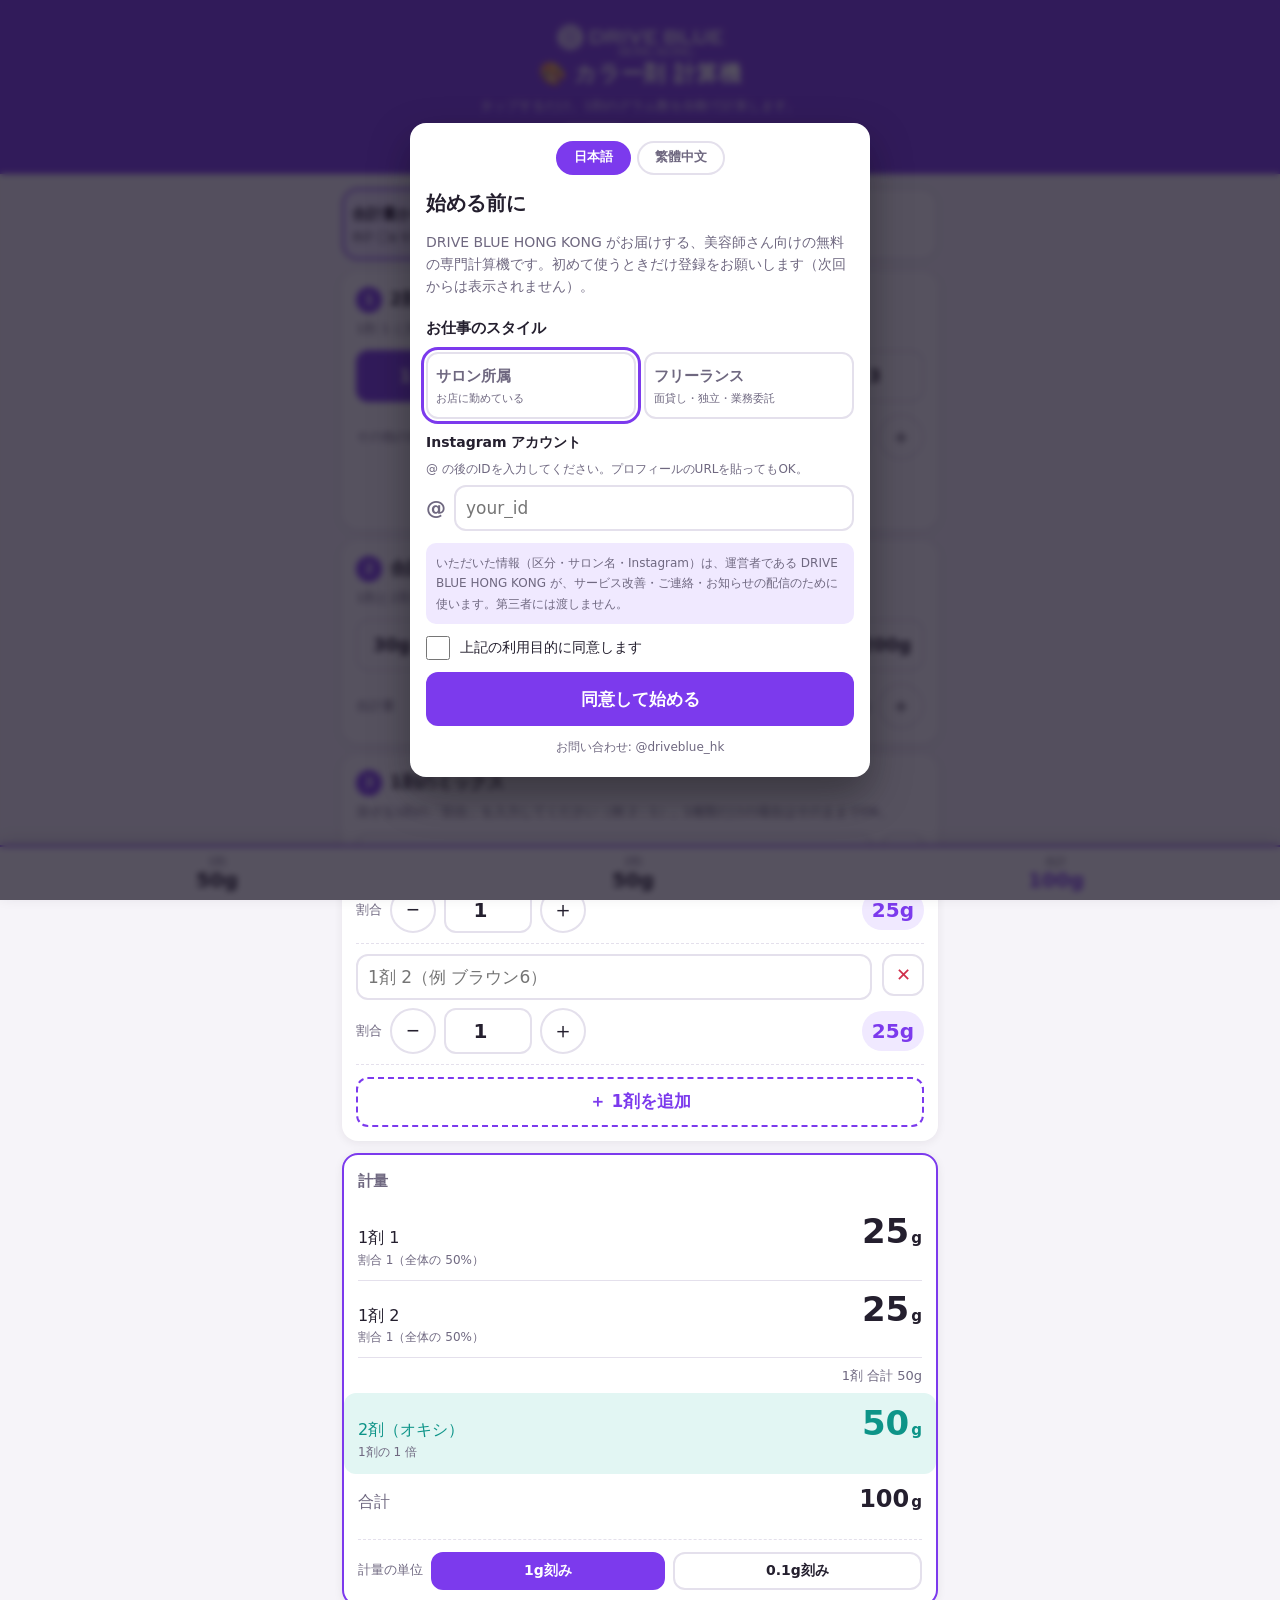
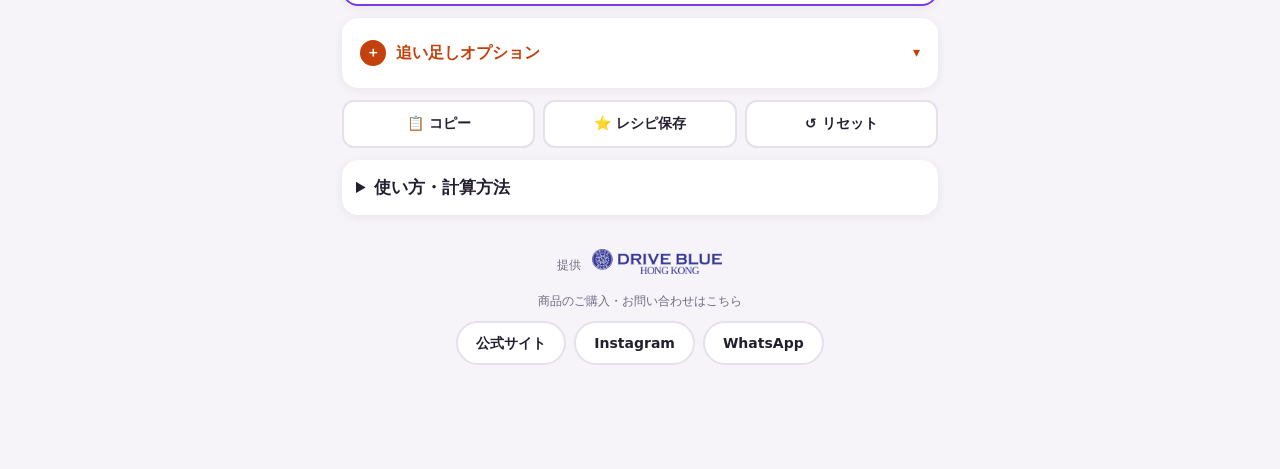
==== commit 2dee0a68: "追い足しを計量の下に移し、オプションボタンで開く形にする - 「追い足しオプション」カードを計量カードの直下に配置。 - 既定は閉じた状態で、ボタンを押すと残りの総量の入力欄と   5% / 7% /" ====
--- a/colormix/index.html
+++ b/colormix/index.html
@@ -134,61 +134,77 @@
         <div id="result-body"></div>
       </section>
 
+      <!-- 追い足し（計量とは別枠。ボタンを押したときだけ開く） -->
+      <section class="card addon" id="addon-card">
+        <button
+          type="button"
+          class="addon-open"
+          id="addon-open"
+          aria-expanded="false"
+          aria-controls="addon-panel"
+        >
+          <span class="addon-icon" aria-hidden="true">＋</span>
+          <span data-i18n="addon.title">追い足しオプション</span>
+          <span class="addon-caret" aria-hidden="true">▾</span>
+        </button>
+
+        <div class="addon-panel" id="addon-panel" hidden>
+          <p class="hint" data-i18n="addon.hint"></p>
+
+          <div class="custom-row">
+            <label for="addon-remain" data-i18n="addon.remain">残っている量</label>
+            <div class="stepper">
+              <button type="button" class="round" data-act="remain-minus" data-i18n-aria="addon.aria.remainMinus">−</button>
+              <input
+                id="addon-remain"
+                class="num-input big"
+                type="number"
+                inputmode="decimal"
+                min="0"
+                step="10"
+                data-i18n-aria="addon.aria.remain"
+              />
+              <span class="unit">g</span>
+              <button type="button" class="round" data-act="remain-plus" data-i18n-aria="addon.aria.remainPlus">＋</button>
+            </div>
+          </div>
+
+          <p class="addon-label" data-i18n="addon.percent">追い足す割合</p>
+          <div class="chips" id="addon-chips" data-i18n-aria="addon.aria.group" role="group"></div>
+          <div class="custom-row">
+            <label for="addon-input" data-i18n="addon.custom">その他の％</label>
+            <div class="stepper">
+              <button type="button" class="round" data-act="addon-minus" data-i18n-aria="addon.aria.minus">−</button>
+              <input
+                id="addon-input"
+                class="num-input"
+                type="number"
+                inputmode="decimal"
+                min="0"
+                max="100"
+                step="1"
+                data-i18n-aria="addon.aria.input"
+              />
+              <span class="unit">%</span>
+              <button type="button" class="round" data-act="addon-plus" data-i18n-aria="addon.aria.plus">＋</button>
+            </div>
+          </div>
+
+          <!-- 追い足し専用の計量枠 -->
+          <div class="addon-result" aria-live="polite">
+            <h3 class="result-title" data-i18n="addon.resultTitle">追い足しの計量</h3>
+            <div id="addon-body"></div>
+          </div>
+
+          <p class="addon-example" data-i18n="addon.example"></p>
+        </div>
+      </section>
+
       <div class="actions">
         <button type="button" class="action" id="copy-btn" data-i18n="action.copy">📋 コピー</button>
         <button type="button" class="action" id="save-btn" data-i18n="action.save">⭐ レシピ保存</button>
         <button type="button" class="action" id="reset-btn" data-i18n="action.reset">↺ リセット</button>
       </div>
-
-      <!-- 追い足し計算（上の計算とは別枠の単体ツール） -->
-      <section class="card addon" id="addon-card" aria-live="polite">
-        <h2 class="step">
-          <span class="step-no addon-no">＋</span><span data-i18n="addon.title">追い足し計算</span>
-        </h2>
-        <p class="hint" data-i18n="addon.hint"></p>
-
-        <div class="custom-row">
-          <label for="addon-remain" data-i18n="addon.remain">残っている量</label>
-          <div class="stepper">
-            <button type="button" class="round" data-act="remain-minus" data-i18n-aria="addon.aria.remainMinus">−</button>
-            <input
-              id="addon-remain"
-              class="num-input big"
-              type="number"
-              inputmode="decimal"
-              min="0"
-              step="10"
-              data-i18n-aria="addon.aria.remain"
-            />
-            <span class="unit">g</span>
-            <button type="button" class="round" data-act="remain-plus" data-i18n-aria="addon.aria.remainPlus">＋</button>
-          </div>
-        </div>
-
-        <p class="addon-label" data-i18n="addon.percent">追い足す割合</p>
-        <div class="chips" id="addon-chips" data-i18n-aria="addon.aria.group" role="group"></div>
-        <div class="custom-row">
-          <label for="addon-input" data-i18n="addon.custom">その他の％</label>
-          <div class="stepper">
-            <button type="button" class="round" data-act="addon-minus" data-i18n-aria="addon.aria.minus">−</button>
-            <input
-              id="addon-input"
-              class="num-input"
-              type="number"
-              inputmode="decimal"
-              min="0"
-              max="100"
-              step="1"
-              data-i18n-aria="addon.aria.input"
-            />
-            <span class="unit">%</span>
-            <button type="button" class="round" data-act="addon-plus" data-i18n-aria="addon.aria.plus">＋</button>
-          </div>
-        </div>
-
-        <div id="addon-body"></div>
-        <p class="addon-example" data-i18n="addon.example"></p>
-      </section>
 
       <section class="card recipes" id="recipes-card" hidden>
         <h2 class="step">
--- a/colormix/style.css
+++ b/colormix/style.css
@@ -513,14 +513,66 @@
   font-size: 13px;
 }
 
-/* 追い足し計算（別枠） */
-.addon-no {
+/* 追い足し（計量の下・ボタンで開閉する別枠） */
+.card.addon {
+  padding: 10px 14px;
+}
+
+.addon-open {
+  display: flex;
+  align-items: center;
+  gap: 10px;
+  width: 100%;
+  min-height: 50px;
+  padding: 6px 4px;
+  border: 0;
+  background: transparent;
+  color: var(--add);
+  font: inherit;
+  font-size: 16px;
+  font-weight: 700;
+  text-align: left;
+  cursor: pointer;
+}
+
+.addon-icon {
+  display: grid;
+  place-items: center;
+  width: 26px;
+  height: 26px;
+  flex: none;
+  border-radius: 50%;
   background: var(--add);
   color: var(--card);
-}
-
-.card.addon {
-  border: 2px solid var(--add-soft);
+  font-size: 14px;
+}
+
+.addon-caret {
+  margin-left: auto;
+  font-size: 14px;
+  transition: transform 0.15s ease;
+}
+
+.addon-open.open .addon-caret {
+  transform: rotate(180deg);
+}
+
+.addon-panel {
+  padding: 4px 0 8px;
+  border-top: 1px dashed var(--line);
+  margin-top: 4px;
+}
+
+.addon-panel .hint {
+  margin-top: 10px;
+}
+
+/* 追い足し専用の計量枠 */
+.addon-result {
+  margin-top: 16px;
+  padding: 12px 14px;
+  border: 2px solid var(--add);
+  border-radius: var(--radius);
 }
 
 .addon-label {
@@ -537,7 +589,7 @@
 
 .rrow.addon {
   background: var(--add-soft);
-  margin: 14px -14px 0;
+  margin: 0 -14px;
   padding: 12px 14px;
   border-bottom: none;
   border-radius: 12px;
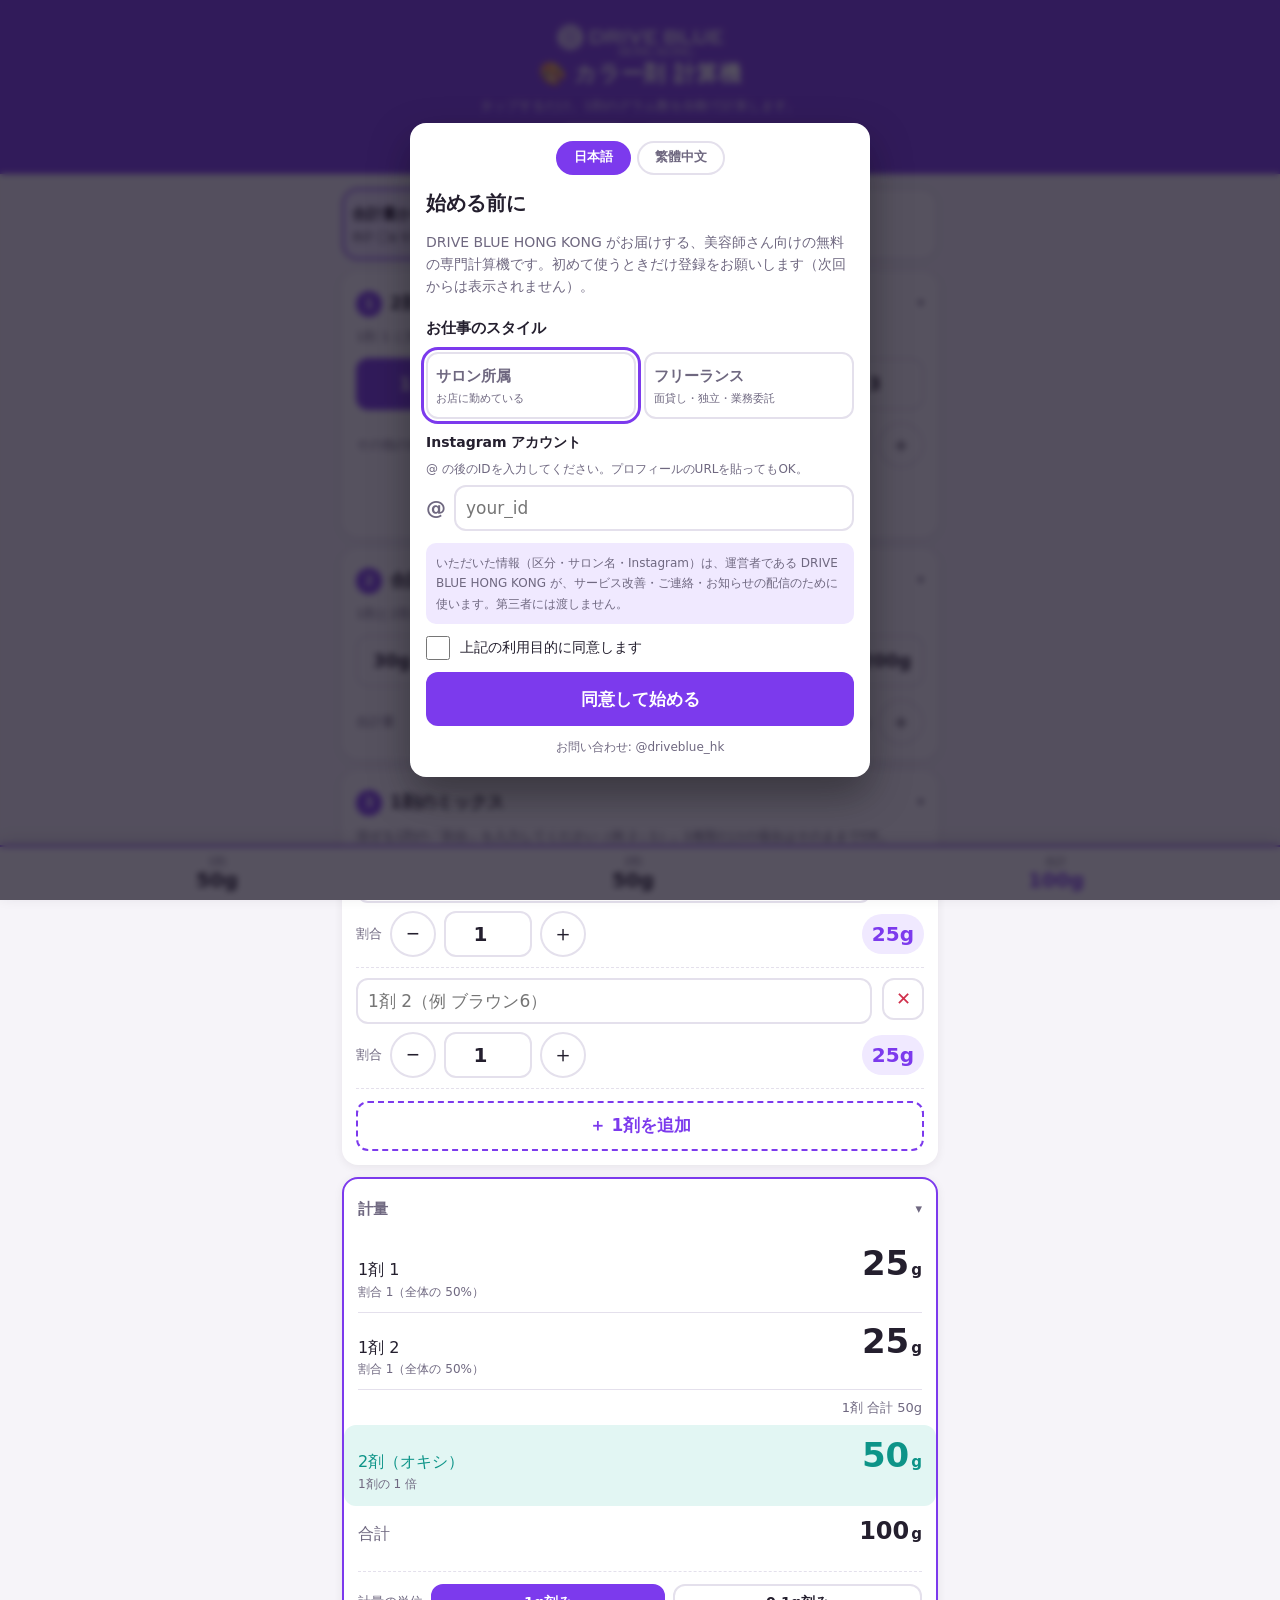
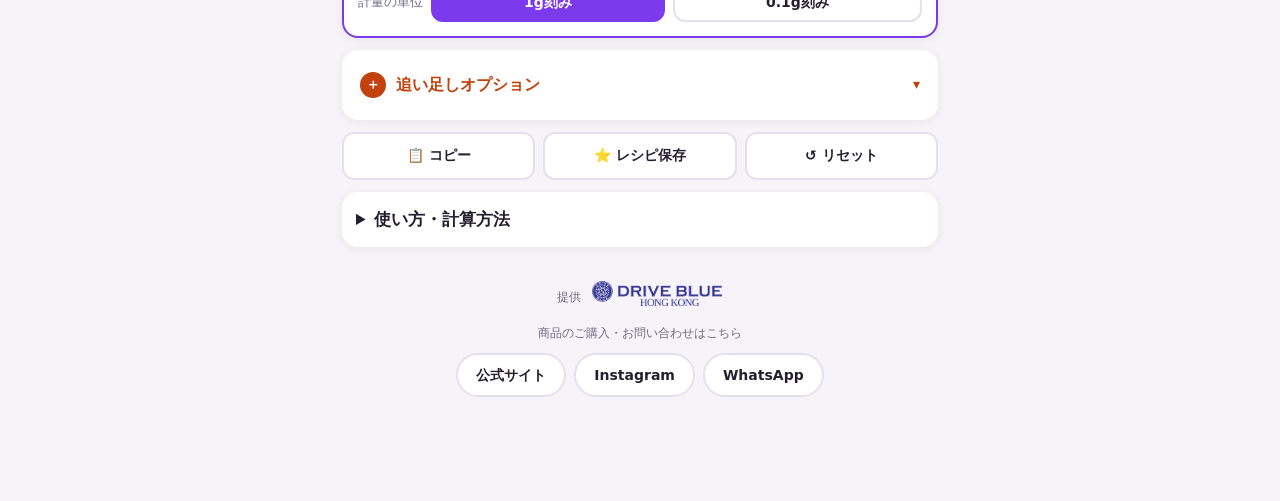
==== commit c0db51cc: "各カードを閉じられるようにする - STEP1・STEP2・1剤のミックス・計量の見出しを押すと開閉できる。 - 閉じているときは見出しの右に今の設定（1:2 / 120g / 2種類 / 合計）を表" ====
--- a/colormix/index.html
+++ b/colormix/index.html
@@ -63,10 +63,15 @@
       </div>
 
       <!-- STEP 1 -->
-      <section class="card">
-        <h2 class="step">
-          <span class="step-no">1</span><span data-i18n="step1.title">2剤のわりあい</span>
-        </h2>
+      <section class="card" data-fold="ratio">
+        <h2 class="step">
+          <button type="button" class="fold-head" aria-expanded="true" aria-controls="ratio-body">
+            <span class="step-no">1</span><span class="fold-title" data-i18n="step1.title">2剤のわりあい</span>
+            <span class="fold-sum" id="fold-sum-ratio"></span>
+            <span class="fold-caret" aria-hidden="true">▾</span>
+          </button>
+        </h2>
+        <div class="fold-body" id="ratio-body">
         <p class="hint" data-i18n="step1.hint">1剤 1 に対して、2剤（オキシ）を何倍いれる？</p>
         <div class="chips" id="ratio-chips"></div>
         <div class="custom-row">
@@ -88,13 +93,19 @@
         <p class="ratio-view">
           <span data-i18n="step1.ratioLabel">1剤 : 2剤 ＝ </span><b id="ratio-view">1 : 1</b>
         </p>
+        </div>
       </section>
 
       <!-- STEP 2（合計量モードのみ） -->
-      <section class="card" id="total-card">
-        <h2 class="step">
-          <span class="step-no">2</span><span data-i18n="step2.title">ぜんぶで何g つくる？</span>
-        </h2>
+      <section class="card" id="total-card" data-fold="total">
+        <h2 class="step">
+          <button type="button" class="fold-head" aria-expanded="true" aria-controls="total-body">
+            <span class="step-no">2</span><span class="fold-title" data-i18n="step2.title">ぜんぶで何g つくる？</span>
+            <span class="fold-sum" id="fold-sum-total"></span>
+            <span class="fold-caret" aria-hidden="true">▾</span>
+          </button>
+        </h2>
+        <div class="fold-body" id="total-body">
         <p class="hint" data-i18n="step2.hint">1剤と2剤をまぜたあとの合計量です。</p>
         <div class="chips" id="total-chips"></div>
         <div class="custom-row">
@@ -114,24 +125,39 @@
             <button type="button" class="round" data-act="total-plus" data-i18n-aria="step2.aria.plus">＋</button>
           </div>
         </div>
+        </div>
       </section>
 
       <!-- STEP 3 -->
-      <section class="card">
-        <h2 class="step">
-          <span class="step-no" id="items-step-no">3</span><span id="items-title">1剤のミックス</span>
-        </h2>
+      <section class="card" data-fold="items">
+        <h2 class="step">
+          <button type="button" class="fold-head" aria-expanded="true" aria-controls="items-body">
+            <span class="step-no" id="items-step-no">3</span><span class="fold-title" id="items-title">1剤のミックス</span>
+            <span class="fold-sum" id="fold-sum-items"></span>
+            <span class="fold-caret" aria-hidden="true">▾</span>
+          </button>
+        </h2>
+        <div class="fold-body" id="items-body">
         <p class="hint" id="items-hint">
           まぜる1剤の「わりあい」を入れてください（例 2 : 1）。1種類だけならそのままでOK。
         </p>
         <div id="items"></div>
         <button type="button" class="add-btn" id="add-item" data-i18n="items.add">＋ 1剤をふやす</button>
+        </div>
       </section>
 
       <!-- けっか -->
-      <section class="card result" id="result-card" aria-live="polite">
-        <h2 class="result-title" data-i18n="result.title">はかる量</h2>
-        <div id="result-body"></div>
+      <section class="card result" id="result-card" aria-live="polite" data-fold="result">
+        <h2 class="result-title">
+          <button type="button" class="fold-head" aria-expanded="true" aria-controls="result-fold">
+            <span class="fold-title" data-i18n="result.title">はかる量</span>
+            <span class="fold-sum" id="fold-sum-result"></span>
+            <span class="fold-caret" aria-hidden="true">▾</span>
+          </button>
+        </h2>
+        <div class="fold-body" id="result-fold">
+          <div id="result-body"></div>
+        </div>
       </section>
 
       <!-- 追い足し（計量とは別枠。ボタンを押したときだけ開く） -->
--- a/colormix/style.css
+++ b/colormix/style.css
@@ -248,6 +248,60 @@
   font-weight: 700;
 }
 
+/* 折りたたみできるカードの見出し */
+.fold-head {
+  display: flex;
+  align-items: center;
+  gap: 8px;
+  width: 100%;
+  padding: 4px 0;
+  border: 0;
+  background: transparent;
+  color: inherit;
+  font: inherit;
+  font-size: inherit;
+  font-weight: inherit;
+  text-align: left;
+  cursor: pointer;
+}
+
+.fold-title {
+  overflow-wrap: anywhere;
+}
+
+.fold-sum {
+  margin-left: auto;
+  color: var(--muted);
+  font-size: 14px;
+  font-weight: 700;
+  font-variant-numeric: tabular-nums;
+  white-space: nowrap;
+  opacity: 0;
+  transition: opacity 0.15s ease;
+}
+
+.fold-head.closed .fold-sum {
+  opacity: 1;
+}
+
+.fold-caret {
+  flex: none;
+  margin-left: 6px;
+  color: var(--muted);
+  font-size: 13px;
+  transition: transform 0.15s ease;
+}
+
+.fold-head.closed .fold-caret {
+  transform: rotate(-90deg);
+}
+
+.card:has(> .step > .fold-head.closed),
+.card:has(> .result-title > .fold-head.closed) {
+  padding-top: 12px;
+  padding-bottom: 12px;
+}
+
 .hint {
   margin: 0 0 10px;
   color: var(--muted);
@@ -447,6 +501,7 @@
 
 .result-title {
   margin: 0 0 10px;
+  display: flex;
   font-size: 15px;
   color: var(--muted);
   font-weight: 700;
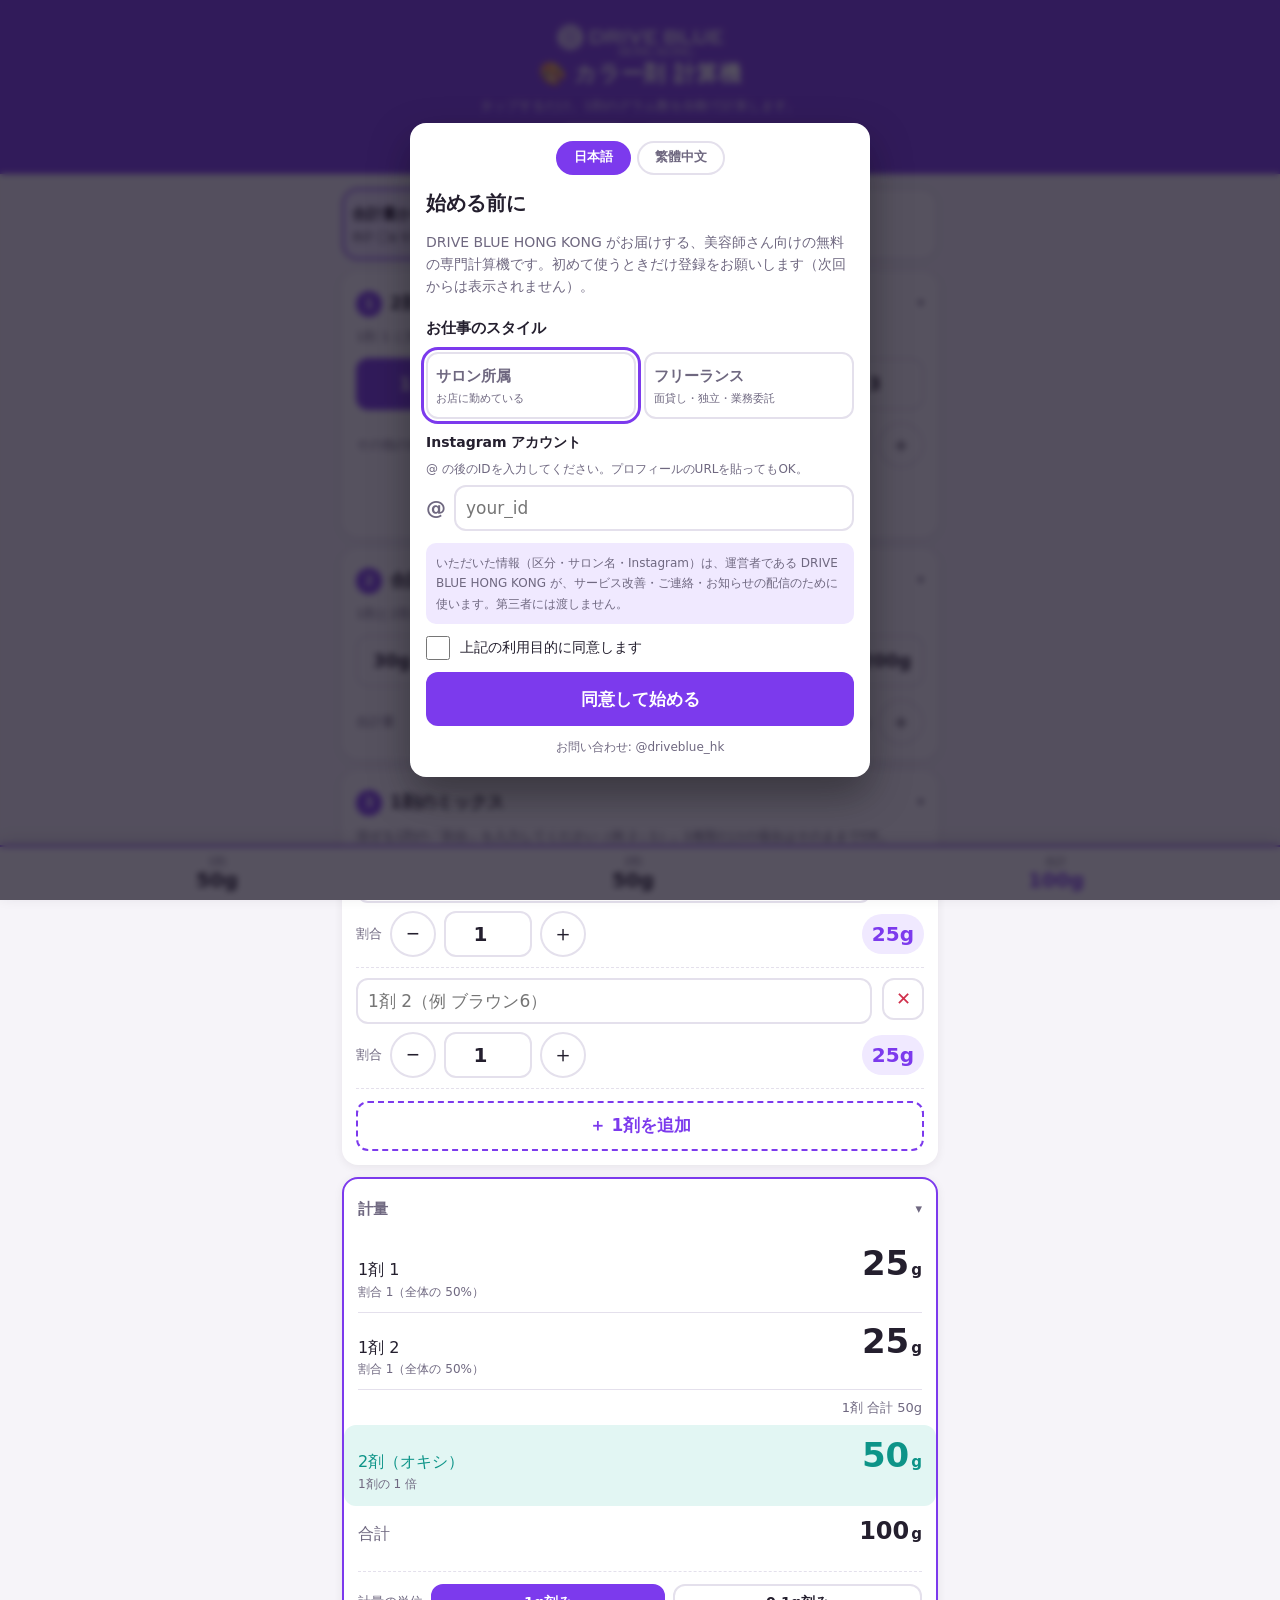
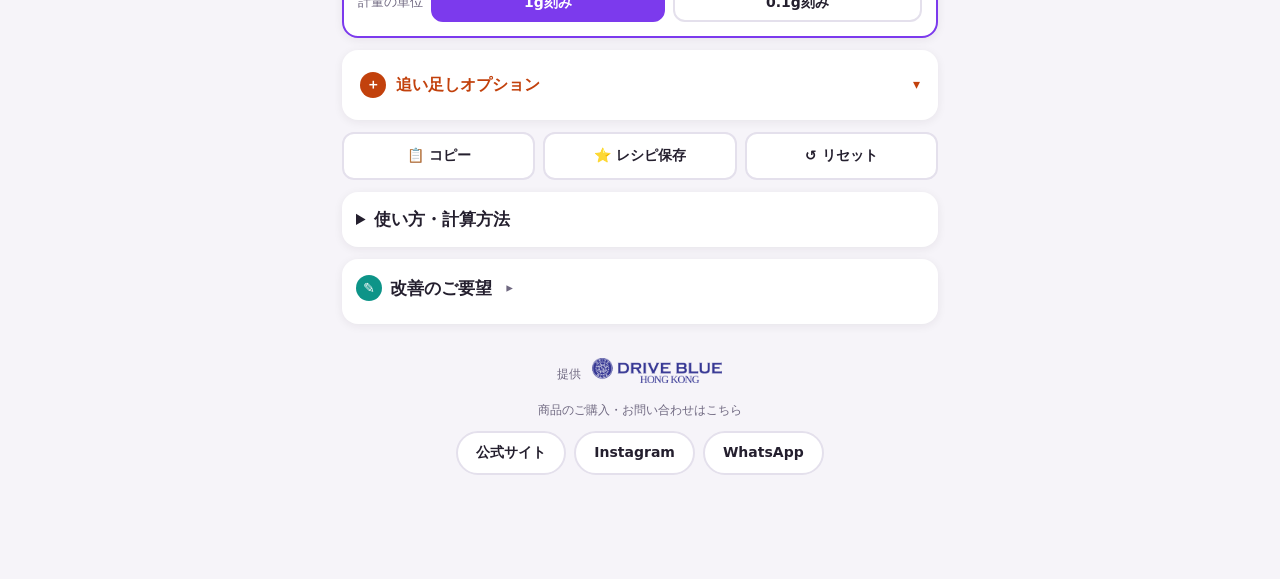
==== commit 7d225924: "改善のご要望を送れる欄を追加 - フッターの上に「改善のご要望／改善建議」カードを新設（既定は閉じた状態）。 - 入力した内容を WhatsApp のメッセージに入れて開く。登録済みなら   誰からの" ====
--- a/colormix/index.html
+++ b/colormix/index.html
@@ -253,6 +253,31 @@
         <p class="how-note" data-i18n="how.note3"></p>
         <div class="manage" id="reg-manage" hidden></div>
       </details>
+      <!-- 改善のご要望（WhatsApp で送ってもらう） -->
+      <section class="card feedback" id="feedback-card" data-fold="feedback" hidden>
+        <h2 class="step">
+          <button type="button" class="fold-head" aria-expanded="true" aria-controls="feedback-body">
+            <span class="step-no feedback-no" aria-hidden="true">✎</span>
+            <span class="fold-title" data-i18n="feedback.title">改善のご要望</span>
+            <span class="fold-caret" aria-hidden="true">▾</span>
+          </button>
+        </h2>
+        <div class="fold-body" id="feedback-body">
+          <p class="hint" data-i18n="feedback.hint"></p>
+          <textarea
+            id="feedback-text"
+            class="text-input feedback-text"
+            rows="4"
+            maxlength="500"
+            data-i18n-aria="feedback.aria.text"
+          ></textarea>
+          <button type="button" class="feedback-send" id="feedback-send" data-i18n="feedback.send">
+            WhatsApp で送る
+          </button>
+          <p class="feedback-note" data-i18n="feedback.note"></p>
+        </div>
+      </section>
+
       <footer class="footer">
         <p class="footer-row">
           <span class="footer-by" data-i18n="footer.by">提供</span>
--- a/colormix/style.css
+++ b/colormix/style.css
@@ -248,6 +248,39 @@
   font-weight: 700;
 }
 
+/* 改善のご要望 */
+.feedback-no {
+  background: var(--ox);
+  color: var(--card);
+}
+
+.feedback-text {
+  width: 100%;
+  min-height: 96px;
+  resize: vertical;
+  font: inherit;
+}
+
+.feedback-send {
+  width: 100%;
+  min-height: 50px;
+  margin-top: 10px;
+  border: 0;
+  border-radius: 12px;
+  background: #25d366;
+  color: #08331b;
+  font: inherit;
+  font-size: 16px;
+  font-weight: 800;
+  cursor: pointer;
+}
+
+.feedback-note {
+  margin: 10px 0 0;
+  color: var(--muted);
+  font-size: 12px;
+}
+
 /* 折りたたみできるカードの見出し */
 .fold-head {
   display: flex;
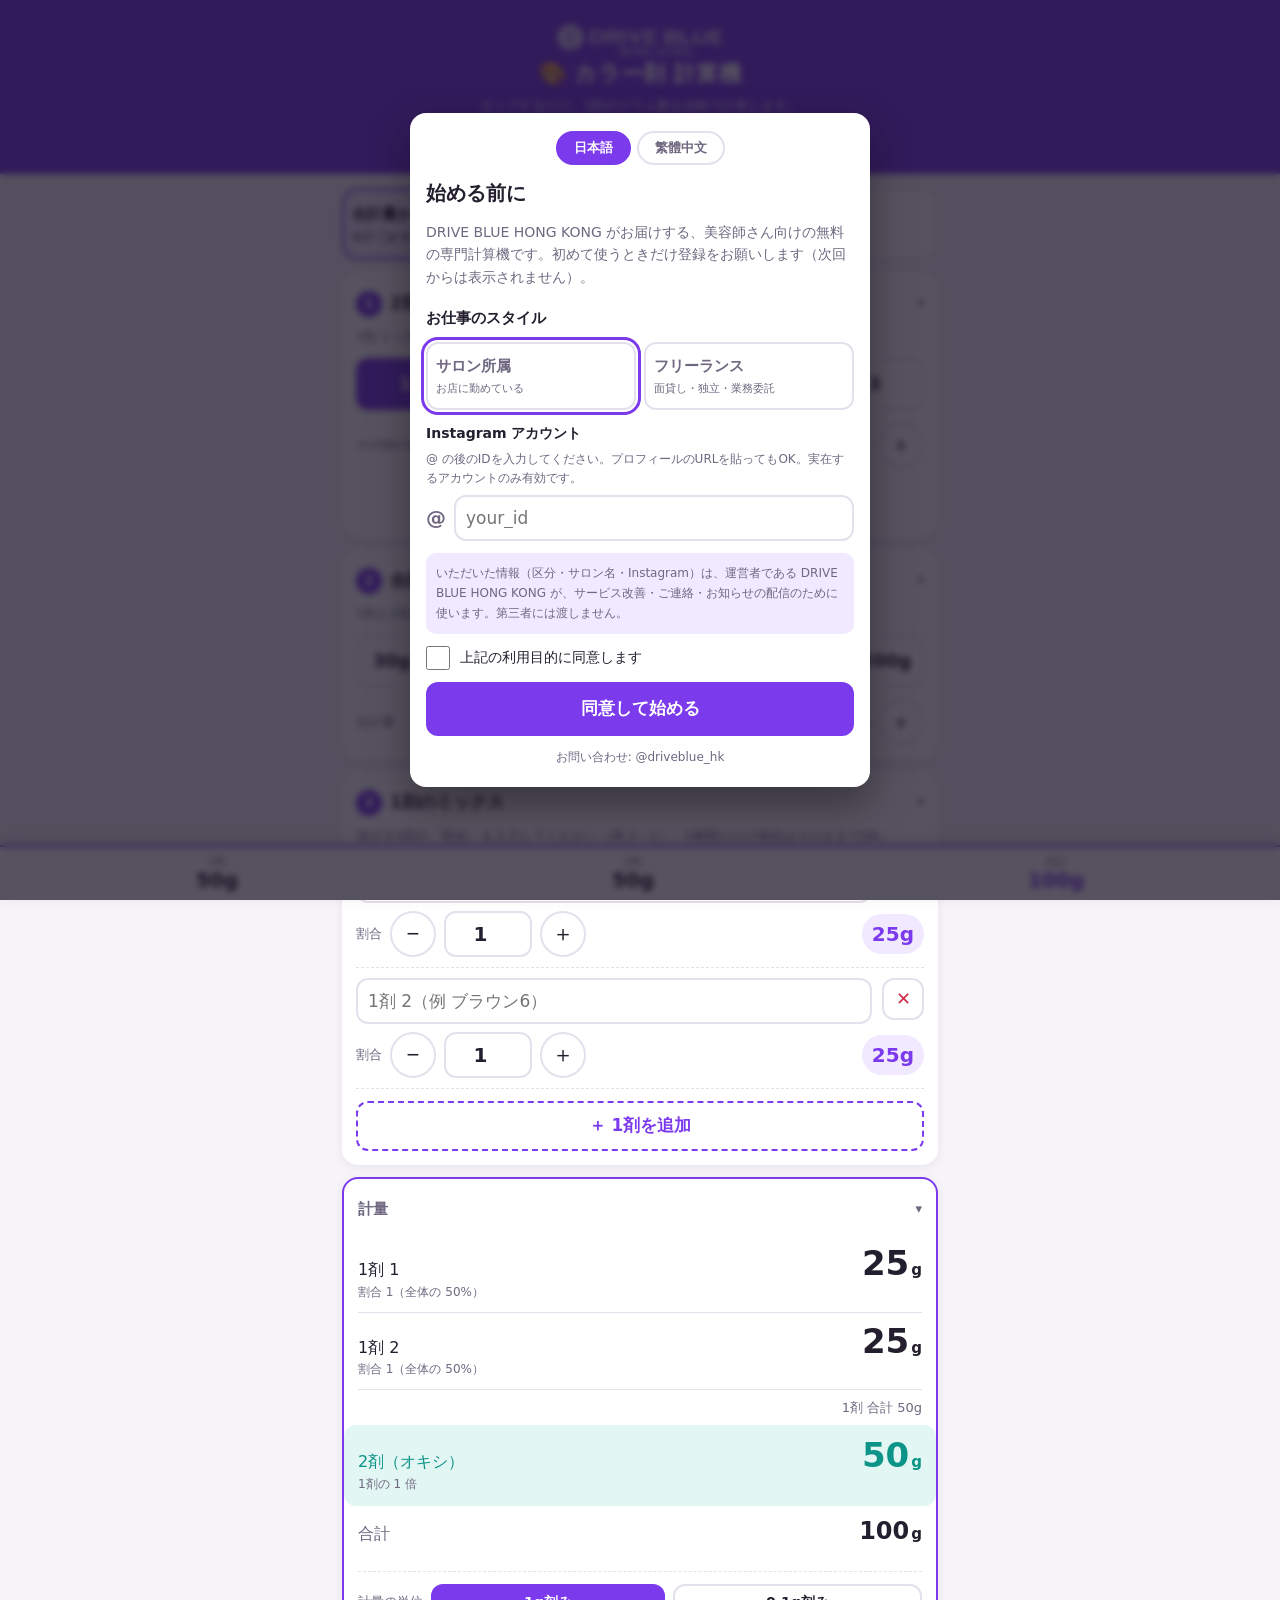
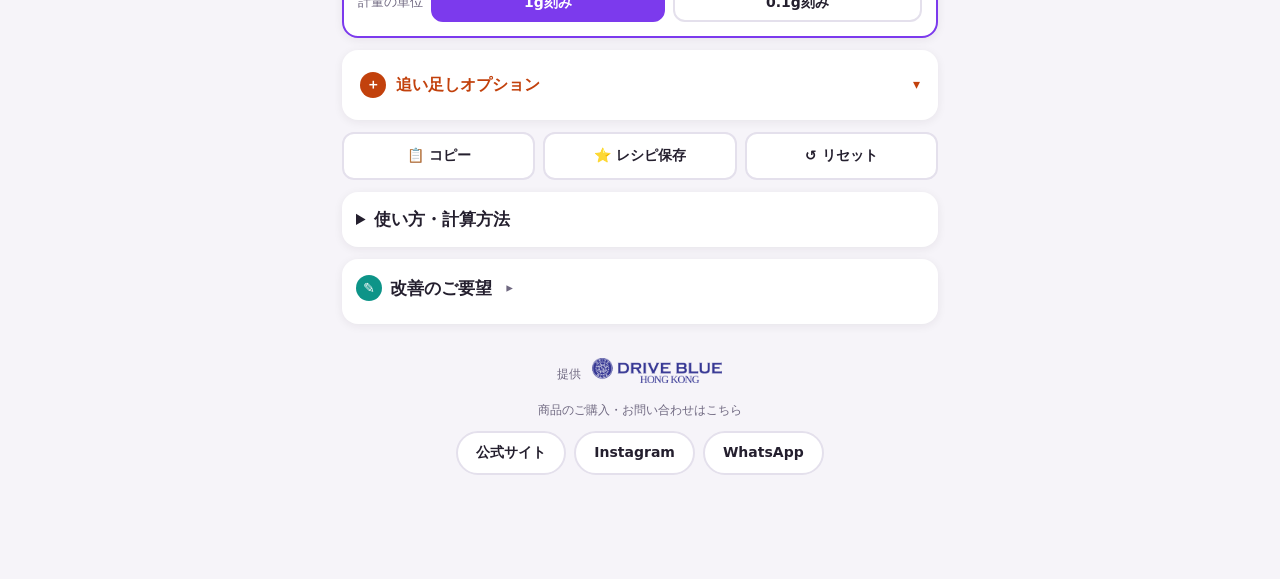
==== commit 0876091b: "ご要望の送信先に Google フォームを追加する WhatsApp だと電話番号が相手に伝わるため送りたくない、という声を受けて アプリ内で完結する匿名送信を用意した。  - config.js に" ====
--- a/colormix/index.html
+++ b/colormix/index.html
@@ -263,7 +263,7 @@
           </button>
         </h2>
         <div class="fold-body" id="feedback-body">
-          <p class="hint" data-i18n="feedback.hint"></p>
+          <p class="hint" id="feedback-hint"></p>
           <textarea
             id="feedback-text"
             class="text-input feedback-text"
@@ -274,7 +274,7 @@
           <button type="button" class="feedback-send" id="feedback-send" data-i18n="feedback.send">
             WhatsApp で送る
           </button>
-          <p class="feedback-note" data-i18n="feedback.note"></p>
+          <p class="feedback-note" id="feedback-note"></p>
         </div>
       </section>
 
--- a/colormix/style.css
+++ b/colormix/style.css
@@ -248,6 +248,15 @@
   font-weight: 700;
 }
 
+.gate-ig-check {
+  display: inline-block;
+  margin-top: 8px;
+  color: var(--brand);
+  font-size: 13px;
+  font-weight: 700;
+  overflow-wrap: anywhere;
+}
+
 /* 改善のご要望 */
 .feedback-no {
   background: var(--ox);
